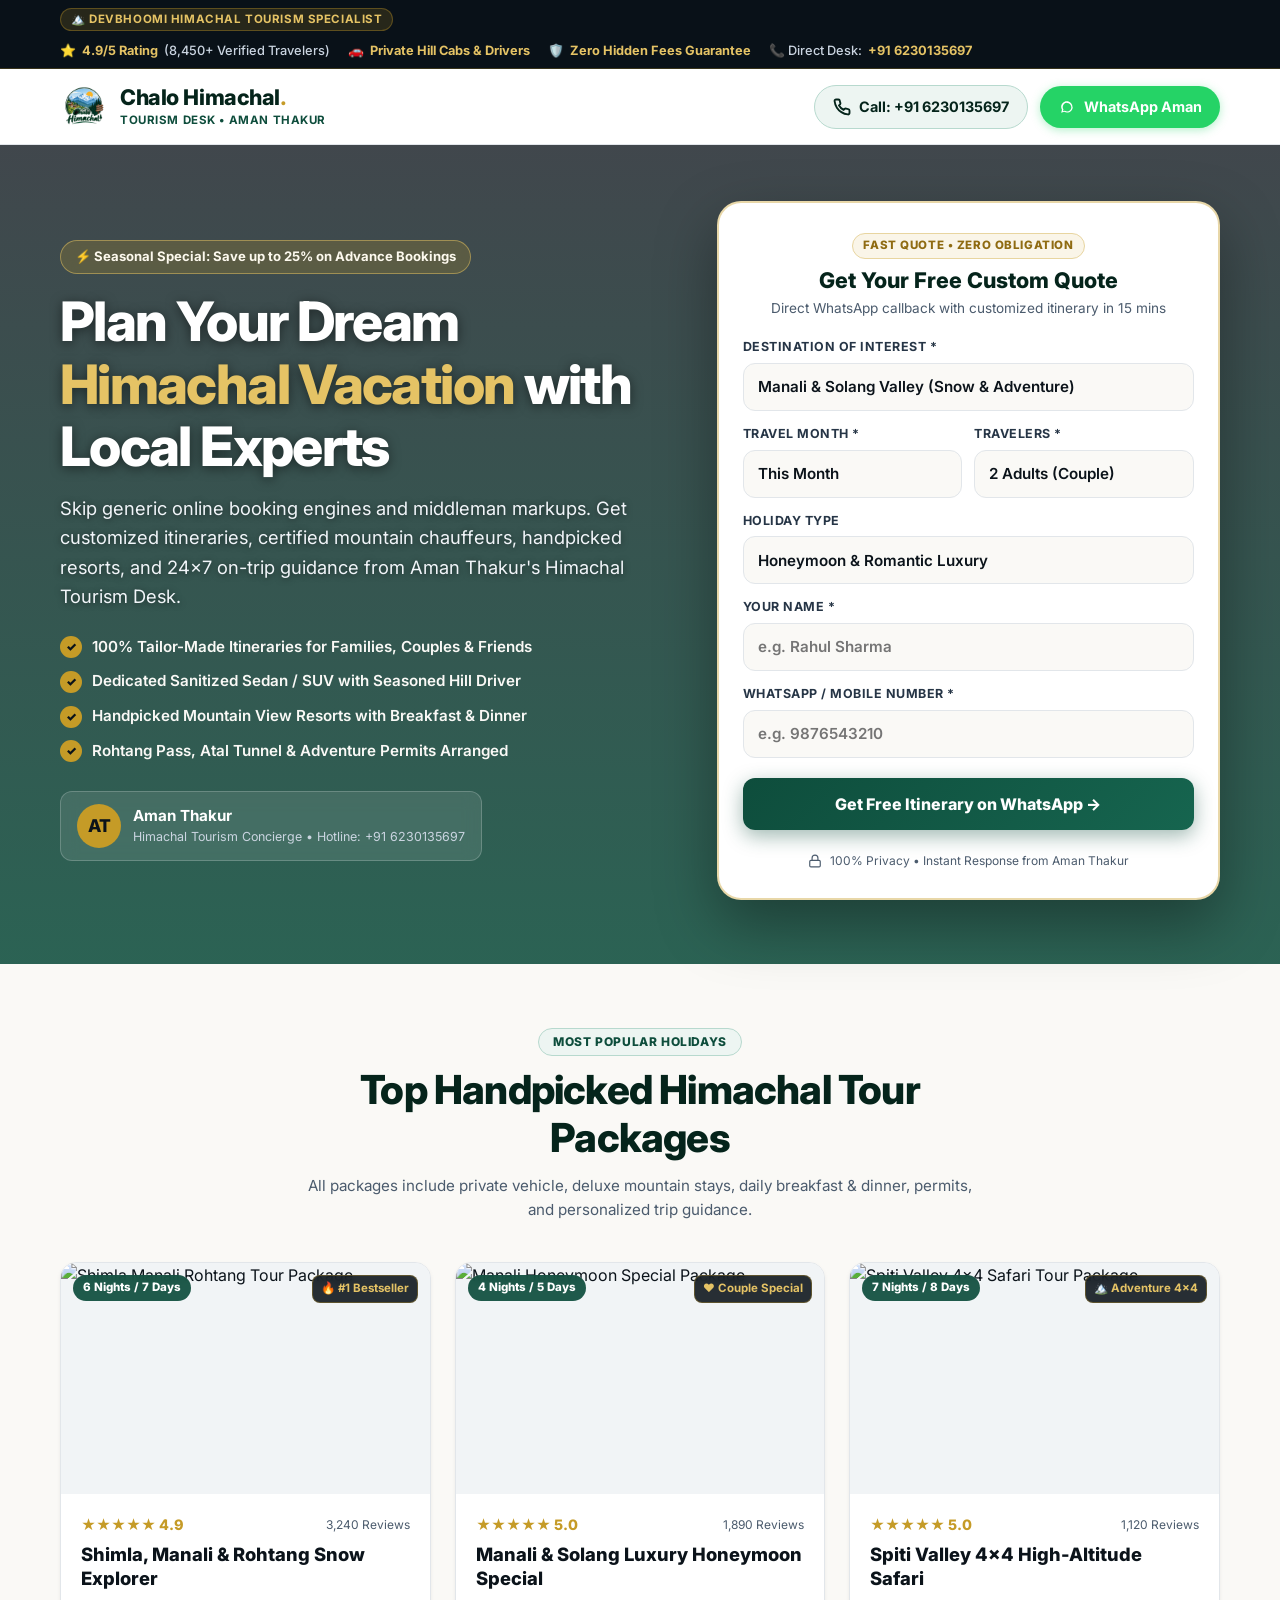
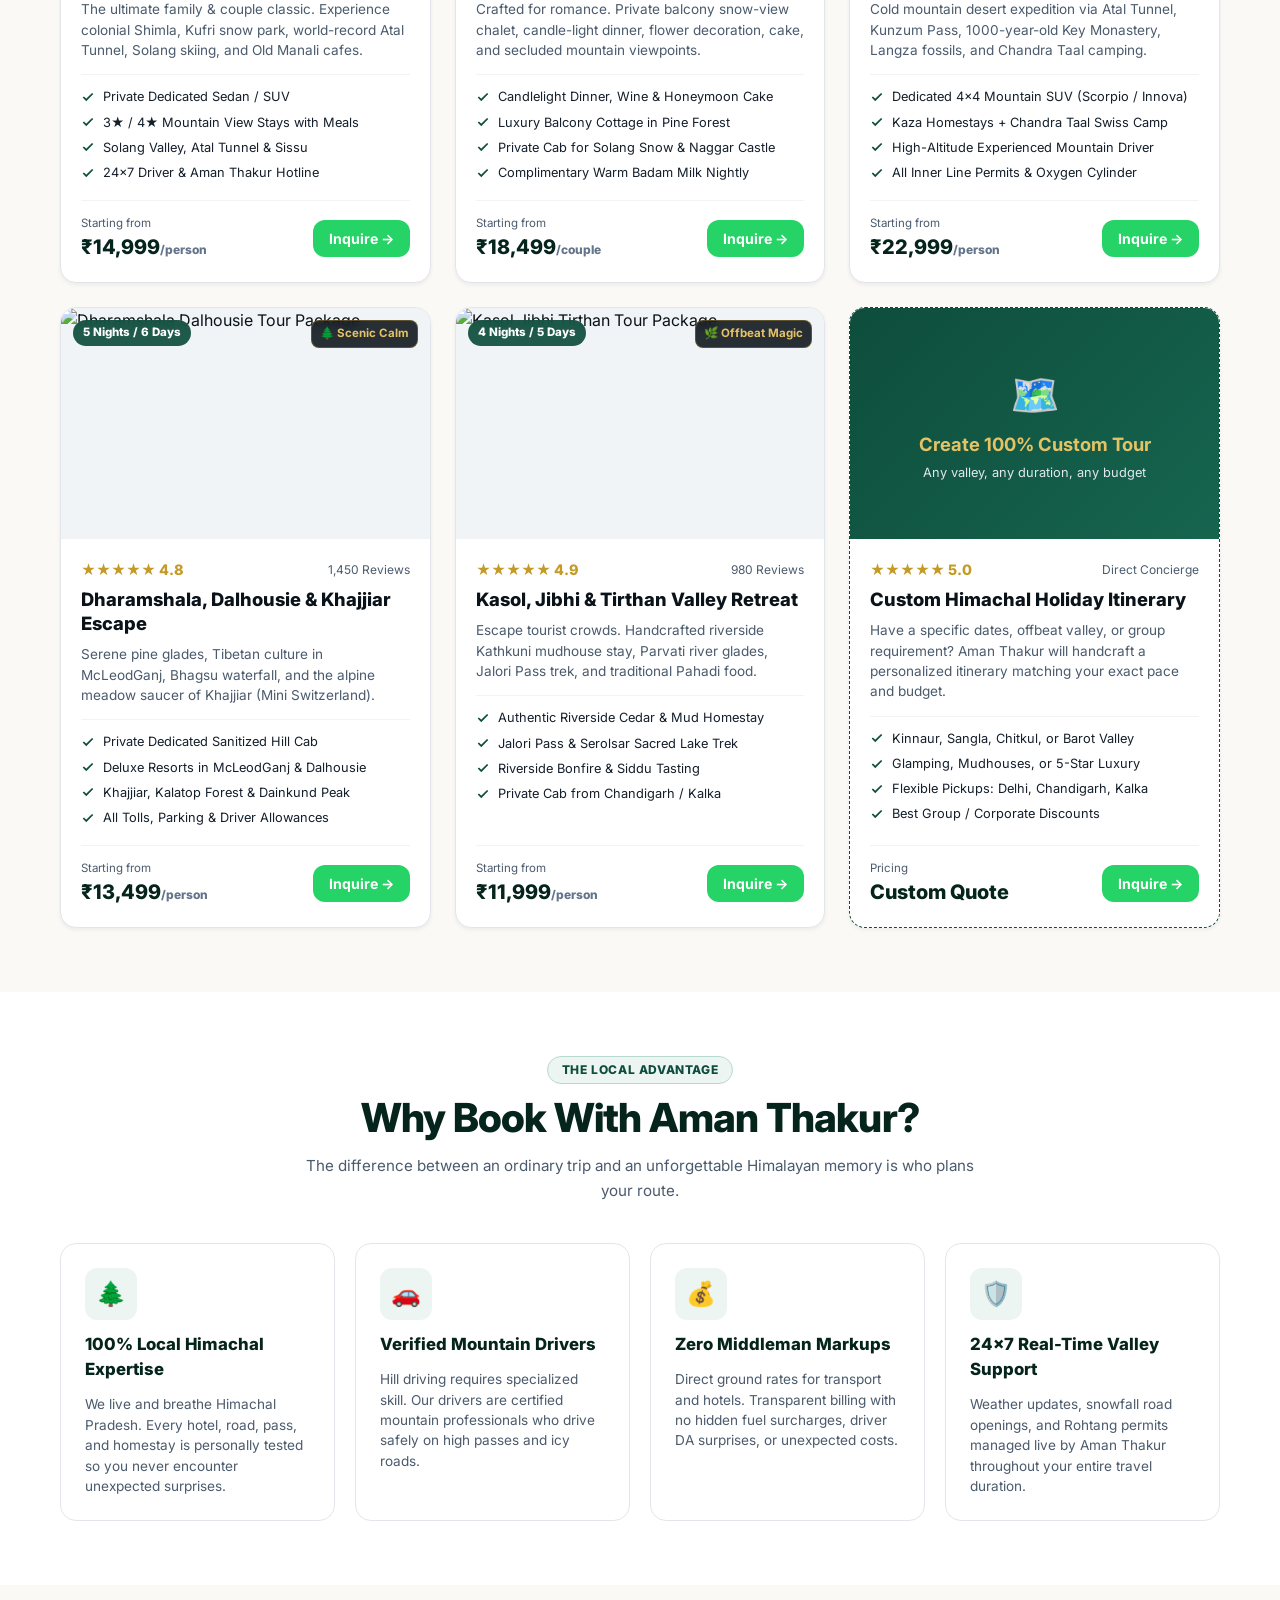
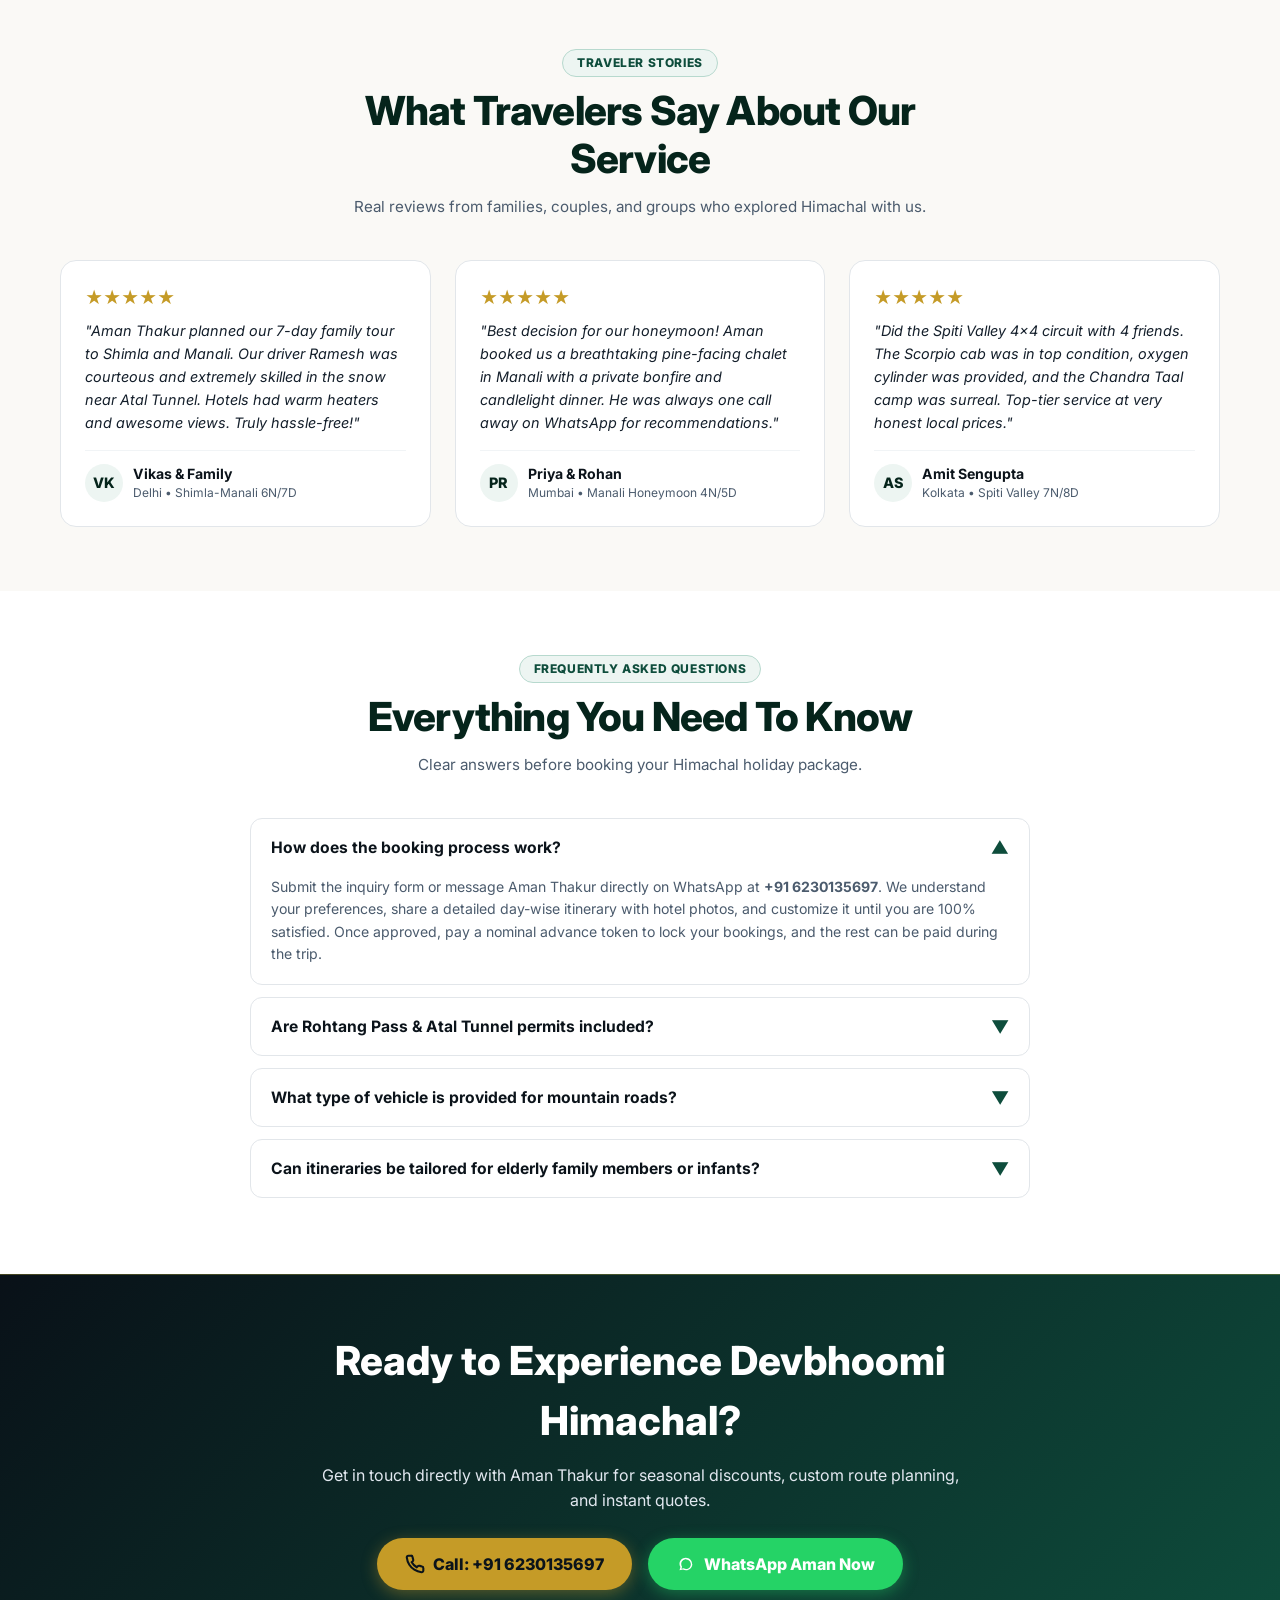
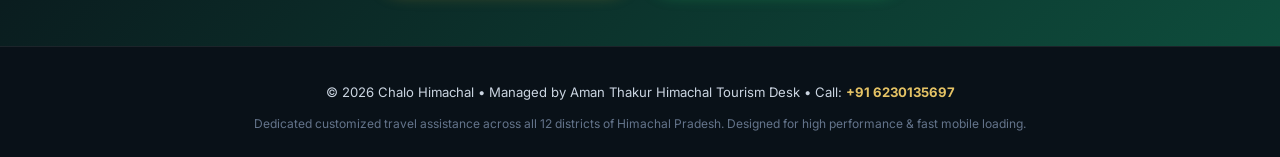
==== lp/index.html @ 59d94fe0 "Add high-converting Google Ads PPC landing page in /lp" ====
<!DOCTYPE html>
<html lang="en">
<head>
  <meta charset="UTF-8">
  <meta name="viewport" content="width=device-width, initial-scale=1.0">
  <title>Himachal Tour Packages 2026 | Customized Mountain Holidays by Aman Thakur</title>
  <meta name="description" content="Book custom Himachal tour packages with local specialist Aman Thakur (+91 6230135697). Shimla, Manali snow tours, Rohtang permits, Spiti 4x4 safaris, and family luxury chalets. Direct local pricing with zero middleman markup.">
  <meta name="keywords" content="Himachal Tour Packages, Manali Tour Package, Shimla Honeymoon, Spiti Valley Tour, Himachal Holiday Package, Aman Thakur, Chalo Himachal">
  
  <!-- Preconnect for Performance -->
  <link rel="preconnect" href="https://fonts.googleapis.com">
  <link rel="preconnect" href="https://fonts.gstatic.com" crossorigin>
  <link rel="preconnect" href="https://images.unsplash.com">
  
  <!-- Typography & CSS -->
  <link href="https://fonts.googleapis.com/css2?family=Inter:wght@400;500;600;700;800;900&display=swap" rel="stylesheet">
  <link rel="stylesheet" href="lp-styles.css">
  
  <!-- Favicons -->
  <link rel="icon" type="image/png" href="../favicon.png">
  <link rel="apple-touch-icon" href="../favicon-180.png">
</head>
<body>

  <!-- 1. Top Trust & Quality Strip -->
  <div class="top-trust-strip" role="region" aria-label="Trust Signals">
    <div class="container trust-strip-inner">
      <div class="trust-badge-pill">
        <span>🏔️ Devbhoomi Himachal Tourism Specialist</span>
      </div>
      <div class="trust-items">
        <span class="trust-item">⭐ <strong>4.9/5 Rating</strong> (8,450+ Verified Travelers)</span>
        <span class="trust-item">🚗 <strong>Private Hill Cabs &amp; Drivers</strong></span>
        <span class="trust-item">🛡️ <strong>Zero Hidden Fees Guarantee</strong></span>
        <span class="trust-item">📞 Direct Desk: <a href="tel:6230135697" style="color: #E5C365; font-weight: 700;">+91 6230135697</a></span>
      </div>
    </div>
  </div>

  <!-- 2. Minimal Conversion Header (Zero Leak) -->
  <header class="lp-header" role="banner">
    <div class="container lp-header-inner">
      <div class="brand-block">
        <img src="../chalo-himachal-logo.png" alt="Chalo Himachal Logo" class="brand-logo-img">
        <div class="brand-titles">
          <span class="brand-name">Chalo Himachal<span>.</span></span>
          <span class="brand-sub">Tourism Desk &bull; Aman Thakur</span>
        </div>
      </div>

      <div class="header-cta-group">
        <a href="tel:6230135697" class="btn-header-call" aria-label="Call Aman Thakur">
          <svg width="18" height="18" viewBox="0 0 24 24" fill="none" stroke="currentColor" stroke-width="2.5"><path d="M22 16.92v3a2 2 0 0 1-2.18 2 19.79 19.79 0 0 1-8.63-3.07 19.5 19.5 0 0 1-6-6 19.79 19.79 0 0 1-3.07-8.67A2 2 0 0 1 4.11 2h3a2 2 0 0 1 2 1.72 12.84 12.84 0 0 0 .7 2.81 2 2 0 0 1-.45 2.11L8.09 9.91a16 16 0 0 0 6 6l1.27-1.27a2 2 0 0 1 2.11-.45 12.84 12.84 0 0 0 2.81.7A2 2 0 0 1 22 16.92z"/></svg>
          <span>Call: +91 6230135697</span>
        </a>
        <a href="https://wa.me/916230135697?text=Hi%20Aman,%20I%20saw%20your%20Google%20Ad%20and%20want%20to%20plan%20a%20trip%20to%20Himachal%20Pradesh." target="_blank" rel="noopener noreferrer" class="btn-header-wa" aria-label="WhatsApp Aman Thakur">
          <svg width="18" height="18" viewBox="0 0 24 24" fill="currentColor"><path d="M12.031 6.172c-3.181 0-5.767 2.586-5.768 5.766-.001 1.298.38 2.27 1.019 3.287l-.711 2.598 2.669-.699c.969.585 1.961.916 2.801.917h.001c3.182 0 5.768-2.587 5.769-5.766.001-3.182-2.585-5.767-5.769-5.767zm7.55 5.765c-.001 4.162-3.388 7.55-7.55 7.55-1.309 0-2.576-.341-3.69-1.001l-4.141 1.086 1.106-4.041c-.722-1.168-1.104-2.518-1.104-3.594.001-4.163 3.388-7.551 7.551-7.551 4.163 0 7.55 3.388 7.55 7.55z"/></svg>
          <span>WhatsApp Aman</span>
        </a>
      </div>
    </div>
  </header>

  <!-- 3. Hero Section & Fast Lead Capture Form -->
  <section class="lp-hero" id="heroLead">
    <div class="container hero-grid">
      <!-- Left: High Impact Value Proposition -->
      <div class="hero-content">
        <div class="urgency-badge">
          <span>⚡ Seasonal Special: Save up to 25% on Advance Bookings</span>
        </div>

        <h1 class="hero-title">
          Plan Your Dream <span class="highlight-gold">Himachal Vacation</span> with Local Experts
        </h1>

        <p class="hero-subtitle">
          Skip generic online booking engines and middleman markups. Get customized itineraries, certified mountain chauffeurs, handpicked resorts, and 24x7 on-trip guidance from Aman Thakur's Himachal Tourism Desk.
        </p>

        <ul class="hero-value-points">
          <li class="hero-value-point">
            <span class="check-icon">✓</span>
            <span>100% Tailor-Made Itineraries for Families, Couples &amp; Friends</span>
          </li>
          <li class="hero-value-point">
            <span class="check-icon">✓</span>
            <span>Dedicated Sanitized Sedan / SUV with Seasoned Hill Driver</span>
          </li>
          <li class="hero-value-point">
            <span class="check-icon">✓</span>
            <span>Handpicked Mountain View Resorts with Breakfast &amp; Dinner</span>
          </li>
          <li class="hero-value-point">
            <span class="check-icon">✓</span>
            <span>Rohtang Pass, Atal Tunnel &amp; Adventure Permits Arranged</span>
          </li>
        </ul>

        <div class="hero-advisor-chip">
          <div class="advisor-avatar">AT</div>
          <div class="advisor-meta">
            <span class="advisor-name">Aman Thakur</span>
            <span class="advisor-role">Himachal Tourism Concierge &bull; Hotline: +91 6230135697</span>
          </div>
        </div>
      </div>

      <!-- Right: Above-the-Fold Lead Capture Form -->
      <div class="lead-form-card" id="leadCaptureForm">
        <div class="form-header">
          <span class="form-tag">Fast Quote &bull; Zero Obligation</span>
          <h2 class="form-title">Get Your Free Custom Quote</h2>
          <p class="form-sub">Direct WhatsApp callback with customized itinerary in 15 mins</p>
        </div>

        <form class="lead-form" id="adLeadForm">
          <div class="form-field-group">
            <label for="destSelect" class="form-label">Destination of Interest *</label>
            <select id="destSelect" class="form-select" required>
              <option value="Manali & Solang Valley (Snow & Adventure)">Manali &amp; Solang Valley (Snow &amp; Adventure)</option>
              <option value="Shimla & Kufri (Colonial Heritage)">Shimla &amp; Kufri (Colonial Heritage)</option>
              <option value="Complete Himachal Explorer (Shimla + Manali)">Complete Himachal Explorer (Shimla + Manali)</option>
              <option value="Spiti Valley 4x4 High-Altitude Expedition">Spiti Valley 4x4 High-Altitude Expedition</option>
              <option value="Dharamshala, Dalhousie & Khajjiar">Dharamshala, Dalhousie &amp; Khajjiar</option>
              <option value="Kasol, Jibhi & Tirthan Valley (Offbeat)">Kasol, Jibhi &amp; Tirthan Valley (Offbeat)</option>
              <option value="Custom Himachal Tour (All 12 Districts)">Custom Himachal Tour (All 12 Districts)</option>
            </select>
          </div>

          <div class="form-row-2">
            <div class="form-field-group">
              <label for="travelDate" class="form-label">Travel Month *</label>
              <select id="travelDate" class="form-select" required>
                <option value="This Month">This Month</option>
                <option value="Next Month">Next Month</option>
                <option value="Winter / Snow Season">Winter / Snow Season</option>
                <option value="Spring / Summer 2026">Spring / Summer 2026</option>
                <option value="Dates Flexible">Dates Flexible</option>
              </select>
            </div>

            <div class="form-field-group">
              <label for="travelerCount" class="form-label">Travelers *</label>
              <select id="travelerCount" class="form-select" required>
                <option value="2 Adults (Couple)">2 Adults (Couple)</option>
                <option value="Family (3-4 Persons)">Family (3-4 Persons)</option>
                <option value="Group (5-8 Persons)">Group (5-8 Persons)</option>
                <option value="Large Group (9+ Persons)">Large Group (9+ Persons)</option>
                <option value="Solo / Backpacking">Solo / Backpacking</option>
              </select>
            </div>
          </div>

          <div class="form-field-group">
            <label for="tripType" class="form-label">Holiday Type</label>
            <select id="tripType" class="form-select">
              <option value="Honeymoon & Romantic">Honeymoon &amp; Romantic Luxury</option>
              <option value="Family Holiday">Family Holiday with Kids/Parents</option>
              <option value="Friends Adventure & Snow">Friends Adventure &amp; Snow Tour</option>
              <option value="Peaceful Offbeat Homestay">Peaceful Offbeat Homestay &amp; Nature</option>
            </select>
          </div>

          <div class="form-field-group">
            <label for="travelerName" class="form-label">Your Name *</label>
            <input type="text" id="travelerName" class="form-input" placeholder="e.g. Rahul Sharma" required>
          </div>

          <div class="form-field-group">
            <label for="travelerPhone" class="form-label">WhatsApp / Mobile Number *</label>
            <input type="tel" id="travelerPhone" class="form-input" placeholder="e.g. 9876543210" pattern="[0-9]{10}" required>
          </div>

          <button type="submit" class="btn-submit-lead" id="btnSubmitLead">
            <span>Get Free Itinerary on WhatsApp &rarr;</span>
          </button>

          <div class="form-guarantee">
            <svg width="14" height="14" viewBox="0 0 24 24" fill="none" stroke="currentColor" stroke-width="2"><rect x="3" y="11" width="18" height="11" rx="2" ry="2"/><path d="M7 11V7a5 5 0 0 1 10 0v4"/></svg>
            <span>100% Privacy &bull; Instant Response from Aman Thakur</span>
          </div>
        </form>
      </div>
    </div>
  </section>

  <!-- 4. Top Bestselling Google Ads Tour Packages -->
  <section class="section-py bg-slate" id="adPackages">
    <div class="container">
      <div class="section-title-wrap">
        <span class="section-pill">Most Popular Holidays</span>
        <h2 class="section-heading">Top Handpicked Himachal Tour Packages</h2>
        <p class="section-subtext">All packages include private vehicle, deluxe mountain stays, daily breakfast &amp; dinner, permits, and personalized trip guidance.</p>
      </div>

      <div class="packages-grid">
        <!-- Package 1: Shimla & Manali -->
        <article class="package-card">
          <div class="package-media">
            <img src="https://images.unsplash.com/photo-1626621341517-bbf3d9990a23?w=800&auto=format&fit=crop&q=80" alt="Shimla Manali Rohtang Tour Package" loading="lazy" decoding="async" onerror="this.onerror=null;this.src='https://images.unsplash.com/photo-1506744038136-46273834b3fb?w=800&auto=format&fit=crop&q=80';">
            <span class="package-duration-pill">6 Nights / 7 Days</span>
            <span class="package-deal-chip">🔥 #1 Bestseller</span>
          </div>
          <div class="package-body">
            <div class="package-rating-row">
              <span class="star-rating">★★★★★ 4.9</span>
              <span class="rating-count">3,240 Reviews</span>
            </div>
            <h3 class="package-title">Shimla, Manali &amp; Rohtang Snow Explorer</h3>
            <p class="package-desc">The ultimate family &amp; couple classic. Experience colonial Shimla, Kufri snow park, world-record Atal Tunnel, Solang skiing, and Old Manali cafes.</p>
            <ul class="inclusions-list">
              <li><svg viewBox="0 0 24 24" fill="none" stroke="currentColor" stroke-width="3"><polyline points="20 6 9 17 4 12"/></svg> Private Dedicated Sedan / SUV</li>
              <li><svg viewBox="0 0 24 24" fill="none" stroke="currentColor" stroke-width="3"><polyline points="20 6 9 17 4 12"/></svg> 3★ / 4★ Mountain View Stays with Meals</li>
              <li><svg viewBox="0 0 24 24" fill="none" stroke="currentColor" stroke-width="3"><polyline points="20 6 9 17 4 12"/></svg> Solang Valley, Atal Tunnel &amp; Sissu</li>
              <li><svg viewBox="0 0 24 24" fill="none" stroke="currentColor" stroke-width="3"><polyline points="20 6 9 17 4 12"/></svg> 24x7 Driver &amp; Aman Thakur Hotline</li>
            </ul>
            <div class="package-footer">
              <div class="package-price-wrap">
                <span class="package-price-sub">Starting from</span>
                <span class="package-price-val">₹14,999<small style="font-size:0.75rem; color:#64748B;">/person</small></span>
              </div>
              <button class="btn-package-inquire" data-package="Shimla & Manali Snow Explorer" data-dest="Complete Himachal Explorer (Shimla + Manali)">
                <span>Inquire &rarr;</span>
              </button>
            </div>
          </div>
        </article>

        <!-- Package 2: Manali Honeymoon Special -->
        <article class="package-card">
          <div class="package-media">
            <img src="https://images.unsplash.com/photo-1542314831-068cd1dbfeeb?w=800&auto=format&fit=crop&q=80" alt="Manali Honeymoon Special Package" loading="lazy" decoding="async" onerror="this.onerror=null;this.src='https://images.unsplash.com/photo-1506744038136-46273834b3fb?w=800&auto=format&fit=crop&q=80';">
            <span class="package-duration-pill">4 Nights / 5 Days</span>
            <span class="package-deal-chip">❤️ Couple Special</span>
          </div>
          <div class="package-body">
            <div class="package-rating-row">
              <span class="star-rating">★★★★★ 5.0</span>
              <span class="rating-count">1,890 Reviews</span>
            </div>
            <h3 class="package-title">Manali &amp; Solang Luxury Honeymoon Special</h3>
            <p class="package-desc">Crafted for romance. Private balcony snow-view chalet, candle-light dinner, flower decoration, cake, and secluded mountain viewpoints.</p>
            <ul class="inclusions-list">
              <li><svg viewBox="0 0 24 24" fill="none" stroke="currentColor" stroke-width="3"><polyline points="20 6 9 17 4 12"/></svg> Candlelight Dinner, Wine &amp; Honeymoon Cake</li>
              <li><svg viewBox="0 0 24 24" fill="none" stroke="currentColor" stroke-width="3"><polyline points="20 6 9 17 4 12"/></svg> Luxury Balcony Cottage in Pine Forest</li>
              <li><svg viewBox="0 0 24 24" fill="none" stroke="currentColor" stroke-width="3"><polyline points="20 6 9 17 4 12"/></svg> Private Cab for Solang Snow &amp; Naggar Castle</li>
              <li><svg viewBox="0 0 24 24" fill="none" stroke="currentColor" stroke-width="3"><polyline points="20 6 9 17 4 12"/></svg> Complimentary Warm Badam Milk Nightly</li>
            </ul>
            <div class="package-footer">
              <div class="package-price-wrap">
                <span class="package-price-sub">Starting from</span>
                <span class="package-price-val">₹18,499<small style="font-size:0.75rem; color:#64748B;">/couple</small></span>
              </div>
              <button class="btn-package-inquire" data-package="Manali Luxury Honeymoon" data-dest="Manali & Solang Valley (Snow & Adventure)">
                <span>Inquire &rarr;</span>
              </button>
            </div>
          </div>
        </article>

        <!-- Package 3: Spiti Valley 4x4 Expedition -->
        <article class="package-card">
          <div class="package-media">
            <img src="https://images.unsplash.com/photo-1599661046289-e31897846e41?w=800&auto=format&fit=crop&q=80" alt="Spiti Valley 4x4 Safari Tour Package" loading="lazy" decoding="async" onerror="this.onerror=null;this.src='https://images.unsplash.com/photo-1506744038136-46273834b3fb?w=800&auto=format&fit=crop&q=80';">
            <span class="package-duration-pill">7 Nights / 8 Days</span>
            <span class="package-deal-chip">🏔️ Adventure 4x4</span>
          </div>
          <div class="package-body">
            <div class="package-rating-row">
              <span class="star-rating">★★★★★ 5.0</span>
              <span class="rating-count">1,120 Reviews</span>
            </div>
            <h3 class="package-title">Spiti Valley 4x4 High-Altitude Safari</h3>
            <p class="package-desc">Cold mountain desert expedition via Atal Tunnel, Kunzum Pass, 1000-year-old Key Monastery, Langza fossils, and Chandra Taal camping.</p>
            <ul class="inclusions-list">
              <li><svg viewBox="0 0 24 24" fill="none" stroke="currentColor" stroke-width="3"><polyline points="20 6 9 17 4 12"/></svg> Dedicated 4x4 Mountain SUV (Scorpio / Innova)</li>
              <li><svg viewBox="0 0 24 24" fill="none" stroke="currentColor" stroke-width="3"><polyline points="20 6 9 17 4 12"/></svg> Kaza Homestays + Chandra Taal Swiss Camp</li>
              <li><svg viewBox="0 0 24 24" fill="none" stroke="currentColor" stroke-width="3"><polyline points="20 6 9 17 4 12"/></svg> High-Altitude Experienced Mountain Driver</li>
              <li><svg viewBox="0 0 24 24" fill="none" stroke="currentColor" stroke-width="3"><polyline points="20 6 9 17 4 12"/></svg> All Inner Line Permits &amp; Oxygen Cylinder</li>
            </ul>
            <div class="package-footer">
              <div class="package-price-wrap">
                <span class="package-price-sub">Starting from</span>
                <span class="package-price-val">₹22,999<small style="font-size:0.75rem; color:#64748B;">/person</small></span>
              </div>
              <button class="btn-package-inquire" data-package="Spiti Valley 4x4 Safari" data-dest="Spiti Valley 4x4 High-Altitude Expedition">
                <span>Inquire &rarr;</span>
              </button>
            </div>
          </div>
        </article>

        <!-- Package 4: Dharamshala & Dalhousie -->
        <article class="package-card">
          <div class="package-media">
            <img src="https://images.unsplash.com/photo-1582510003544-4d00b7f74220?w=800&auto=format&fit=crop&q=80" alt="Dharamshala Dalhousie Tour Package" loading="lazy" decoding="async" onerror="this.onerror=null;this.src='https://images.unsplash.com/photo-1506744038136-46273834b3fb?w=800&auto=format&fit=crop&q=80';">
            <span class="package-duration-pill">5 Nights / 6 Days</span>
            <span class="package-deal-chip">🌲 Scenic Calm</span>
          </div>
          <div class="package-body">
            <div class="package-rating-row">
              <span class="star-rating">★★★★★ 4.8</span>
              <span class="rating-count">1,450 Reviews</span>
            </div>
            <h3 class="package-title">Dharamshala, Dalhousie &amp; Khajjiar Escape</h3>
            <p class="package-desc">Serene pine glades, Tibetan culture in McLeodGanj, Bhagsu waterfall, and the alpine meadow saucer of Khajjiar (Mini Switzerland).</p>
            <ul class="inclusions-list">
              <li><svg viewBox="0 0 24 24" fill="none" stroke="currentColor" stroke-width="3"><polyline points="20 6 9 17 4 12"/></svg> Private Dedicated Sanitized Hill Cab</li>
              <li><svg viewBox="0 0 24 24" fill="none" stroke="currentColor" stroke-width="3"><polyline points="20 6 9 17 4 12"/></svg> Deluxe Resorts in McLeodGanj &amp; Dalhousie</li>
              <li><svg viewBox="0 0 24 24" fill="none" stroke="currentColor" stroke-width="3"><polyline points="20 6 9 17 4 12"/></svg> Khajjiar, Kalatop Forest &amp; Dainkund Peak</li>
              <li><svg viewBox="0 0 24 24" fill="none" stroke="currentColor" stroke-width="3"><polyline points="20 6 9 17 4 12"/></svg> All Tolls, Parking &amp; Driver Allowances</li>
            </ul>
            <div class="package-footer">
              <div class="package-price-wrap">
                <span class="package-price-sub">Starting from</span>
                <span class="package-price-val">₹13,499<small style="font-size:0.75rem; color:#64748B;">/person</small></span>
              </div>
              <button class="btn-package-inquire" data-package="Dharamshala & Dalhousie Escape" data-dest="Dharamshala, Dalhousie & Khajjiar">
                <span>Inquire &rarr;</span>
              </button>
            </div>
          </div>
        </article>

        <!-- Package 5: Kasol & Jibhi Offbeat -->
        <article class="package-card">
          <div class="package-media">
            <img src="https://images.unsplash.com/photo-1510798831971-661eb04b3739?w=800&auto=format&fit=crop&q=80" alt="Kasol Jibhi Tirthan Tour Package" loading="lazy" decoding="async" onerror="this.onerror=null;this.src='https://images.unsplash.com/photo-1506744038136-46273834b3fb?w=800&auto=format&fit=crop&q=80';">
            <span class="package-duration-pill">4 Nights / 5 Days</span>
            <span class="package-deal-chip">🌿 Offbeat Magic</span>
          </div>
          <div class="package-body">
            <div class="package-rating-row">
              <span class="star-rating">★★★★★ 4.9</span>
              <span class="rating-count">980 Reviews</span>
            </div>
            <h3 class="package-title">Kasol, Jibhi &amp; Tirthan Valley Retreat</h3>
            <p class="package-desc">Escape tourist crowds. Handcrafted riverside Kathkuni mudhouse stay, Parvati river glades, Jalori Pass trek, and traditional Pahadi food.</p>
            <ul class="inclusions-list">
              <li><svg viewBox="0 0 24 24" fill="none" stroke="currentColor" stroke-width="3"><polyline points="20 6 9 17 4 12"/></svg> Authentic Riverside Cedar &amp; Mud Homestay</li>
              <li><svg viewBox="0 0 24 24" fill="none" stroke="currentColor" stroke-width="3"><polyline points="20 6 9 17 4 12"/></svg> Jalori Pass &amp; Serolsar Sacred Lake Trek</li>
              <li><svg viewBox="0 0 24 24" fill="none" stroke="currentColor" stroke-width="3"><polyline points="20 6 9 17 4 12"/></svg> Riverside Bonfire &amp; Siddu Tasting</li>
              <li><svg viewBox="0 0 24 24" fill="none" stroke="currentColor" stroke-width="3"><polyline points="20 6 9 17 4 12"/></svg> Private Cab from Chandigarh / Kalka</li>
            </ul>
            <div class="package-footer">
              <div class="package-price-wrap">
                <span class="package-price-sub">Starting from</span>
                <span class="package-price-val">₹11,999<small style="font-size:0.75rem; color:#64748B;">/person</small></span>
              </div>
              <button class="btn-package-inquire" data-package="Kasol & Jibhi Offbeat Retreat" data-dest="Kasol, Jibhi & Tirthan Valley (Offbeat)">
                <span>Inquire &rarr;</span>
              </button>
            </div>
          </div>
        </article>

        <!-- Package 6: Custom Itinerary Card -->
        <article class="package-card" style="border-style: dashed; border-color: var(--primary);">
          <div class="package-media" style="background: linear-gradient(135deg, #0E4D3C 0%, #16654F 100%); display:flex; align-items:center; justify-content:center; text-align:center; padding: 20px;">
            <div style="color:#FFFFFF;">
              <span style="font-size: 2.5rem; display:block; margin-bottom: 6px;">🗺️</span>
              <strong style="font-size: 1.15rem; color:#E5C365;">Create 100% Custom Tour</strong>
              <p style="font-size: 0.8rem; color:#E2E8F0; margin-top: 4px;">Any valley, any duration, any budget</p>
            </div>
          </div>
          <div class="package-body">
            <div class="package-rating-row">
              <span class="star-rating">★★★★★ 5.0</span>
              <span class="rating-count">Direct Concierge</span>
            </div>
            <h3 class="package-title">Custom Himachal Holiday Itinerary</h3>
            <p class="package-desc">Have a specific dates, offbeat valley, or group requirement? Aman Thakur will handcraft a personalized itinerary matching your exact pace and budget.</p>
            <ul class="inclusions-list">
              <li><svg viewBox="0 0 24 24" fill="none" stroke="currentColor" stroke-width="3"><polyline points="20 6 9 17 4 12"/></svg> Kinnaur, Sangla, Chitkul, or Barot Valley</li>
              <li><svg viewBox="0 0 24 24" fill="none" stroke="currentColor" stroke-width="3"><polyline points="20 6 9 17 4 12"/></svg> Glamping, Mudhouses, or 5-Star Luxury</li>
              <li><svg viewBox="0 0 24 24" fill="none" stroke="currentColor" stroke-width="3"><polyline points="20 6 9 17 4 12"/></svg> Flexible Pickups: Delhi, Chandigarh, Kalka</li>
              <li><svg viewBox="0 0 24 24" fill="none" stroke="currentColor" stroke-width="3"><polyline points="20 6 9 17 4 12"/></svg> Best Group / Corporate Discounts</li>
            </ul>
            <div class="package-footer">
              <div class="package-price-wrap">
                <span class="package-price-sub">Pricing</span>
                <span class="package-price-val">Custom Quote</span>
              </div>
              <button class="btn-package-inquire" data-package="Custom Tour Itinerary" data-dest="Custom Himachal Tour (All 12 Districts)">
                <span>Inquire &rarr;</span>
              </button>
            </div>
          </div>
        </article>
      </div>
    </div>
  </section>

  <!-- 5. Why Choose Aman Thakur's Himachal Desk -->
  <section class="section-py" id="whyUs">
    <div class="container">
      <div class="section-title-wrap">
        <span class="section-pill">The Local Advantage</span>
        <h2 class="section-heading">Why Book With Aman Thakur?</h2>
        <p class="section-subtext">The difference between an ordinary trip and an unforgettable Himalayan memory is who plans your route.</p>
      </div>

      <div class="why-grid">
        <div class="why-card">
          <div class="why-icon-box">🌲</div>
          <h4>100% Local Himachal Expertise</h4>
          <p>We live and breathe Himachal Pradesh. Every hotel, road, pass, and homestay is personally tested so you never encounter unexpected surprises.</p>
        </div>

        <div class="why-card">
          <div class="why-icon-box">🚗</div>
          <h4>Verified Mountain Drivers</h4>
          <p>Hill driving requires specialized skill. Our drivers are certified mountain professionals who drive safely on high passes and icy roads.</p>
        </div>

        <div class="why-card">
          <div class="why-icon-box">💰</div>
          <h4>Zero Middleman Markups</h4>
          <p>Direct ground rates for transport and hotels. Transparent billing with no hidden fuel surcharges, driver DA surprises, or unexpected costs.</p>
        </div>

        <div class="why-card">
          <div class="why-icon-box">🛡️</div>
          <h4>24x7 Real-Time Valley Support</h4>
          <p>Weather updates, snowfall road openings, and Rohtang permits managed live by Aman Thakur throughout your entire travel duration.</p>
        </div>
      </div>
    </div>
  </section>

  <!-- 6. Verified Traveler Testimonials -->
  <section class="section-py bg-slate" id="testimonials">
    <div class="container">
      <div class="section-title-wrap">
        <span class="section-pill">Traveler Stories</span>
        <h2 class="section-heading">What Travelers Say About Our Service</h2>
        <p class="section-subtext">Real reviews from families, couples, and groups who explored Himachal with us.</p>
      </div>

      <div class="reviews-grid">
        <div class="review-box">
          <div class="review-stars">★★★★★</div>
          <p class="review-text">
            "Aman Thakur planned our 7-day family tour to Shimla and Manali. Our driver Ramesh was courteous and extremely skilled in the snow near Atal Tunnel. Hotels had warm heaters and awesome views. Truly hassle-free!"
          </p>
          <div class="reviewer-meta">
            <div class="reviewer-avatar">VK</div>
            <div class="reviewer-info">
              <span class="reviewer-name">Vikas &amp; Family</span>
              <span class="reviewer-trip">Delhi &bull; Shimla-Manali 6N/7D</span>
            </div>
          </div>
        </div>

        <div class="review-box">
          <div class="review-stars">★★★★★</div>
          <p class="review-text">
            "Best decision for our honeymoon! Aman booked us a breathtaking pine-facing chalet in Manali with a private bonfire and candlelight dinner. He was always one call away on WhatsApp for recommendations."
          </p>
          <div class="reviewer-meta">
            <div class="reviewer-avatar">PR</div>
            <div class="reviewer-info">
              <span class="reviewer-name">Priya &amp; Rohan</span>
              <span class="reviewer-trip">Mumbai &bull; Manali Honeymoon 4N/5D</span>
            </div>
          </div>
        </div>

        <div class="review-box">
          <div class="review-stars">★★★★★</div>
          <p class="review-text">
            "Did the Spiti Valley 4x4 circuit with 4 friends. The Scorpio cab was in top condition, oxygen cylinder was provided, and the Chandra Taal camp was surreal. Top-tier service at very honest local prices."
          </p>
          <div class="reviewer-meta">
            <div class="reviewer-avatar">AS</div>
            <div class="reviewer-info">
              <span class="reviewer-name">Amit Sengupta</span>
              <span class="reviewer-trip">Kolkata &bull; Spiti Valley 7N/8D</span>
            </div>
          </div>
        </div>
      </div>
    </div>
  </section>

  <!-- 7. Quick FAQ Accordion for PPC Traffic -->
  <section class="section-py" id="faq">
    <div class="container">
      <div class="section-title-wrap">
        <span class="section-pill">Frequently Asked Questions</span>
        <h2 class="section-heading">Everything You Need To Know</h2>
        <p class="section-subtext">Clear answers before booking your Himachal holiday package.</p>
      </div>

      <div class="faq-wrap">
        <div class="faq-item active">
          <button class="faq-trigger" type="button">
            <span>How does the booking process work?</span>
            <span class="faq-arrow">▼</span>
          </button>
          <div class="faq-content">
            Submit the inquiry form or message Aman Thakur directly on WhatsApp at <strong>+91 6230135697</strong>. We understand your preferences, share a detailed day-wise itinerary with hotel photos, and customize it until you are 100% satisfied. Once approved, pay a nominal advance token to lock your bookings, and the rest can be paid during the trip.
          </div>
        </div>

        <div class="faq-item">
          <button class="faq-trigger" type="button">
            <span>Are Rohtang Pass &amp; Atal Tunnel permits included?</span>
            <span class="faq-arrow">▼</span>
          </button>
          <div class="faq-content">
            Yes! Our packages cover assistance and arrangement for all necessary green taxes, NGT Rohtang permits, and high-altitude clearances so you avoid long queues and paperwork.
          </div>
        </div>

        <div class="faq-item">
          <button class="faq-trigger" type="button">
            <span>What type of vehicle is provided for mountain roads?</span>
            <span class="faq-arrow">▼</span>
          </button>
          <div class="faq-content">
            Depending on your group size and route, we provide dedicated private vehicles: Swift Dzire / Etios for couples, Toyota Innova / Crysta for families, and 4x4 Mahindra Scorpios for high-altitude Spiti expeditions. All vehicles are hill-certified, sanitized, and driven by licensed mountain chauffeurs.
          </div>
        </div>

        <div class="faq-item">
          <button class="faq-trigger" type="button">
            <span>Can itineraries be tailored for elderly family members or infants?</span>
            <span class="faq-arrow">▼</span>
          </button>
          <div class="faq-content">
            Absolutely. We specialize in relaxed, low-strain itineraries featuring gentle altitude acclimatization, hotels with elevator access/heaters, and flexible travel hours suited for seniors and children.
          </div>
        </div>
      </div>
    </div>
  </section>

  <!-- 8. Full Width Urgent CTA Banner -->
  <section class="urgent-cta-banner">
    <div class="container urgent-inner">
      <h2 class="urgent-heading">Ready to Experience Devbhoomi Himachal?</h2>
      <p class="urgent-text">
        Get in touch directly with Aman Thakur for seasonal discounts, custom route planning, and instant quotes.
      </p>
      <div class="urgent-actions">
        <a href="tel:6230135697" class="btn-urgent-call" aria-label="Call Aman Thakur Now">
          <svg width="20" height="20" viewBox="0 0 24 24" fill="none" stroke="currentColor" stroke-width="2.5"><path d="M22 16.92v3a2 2 0 0 1-2.18 2 19.79 19.79 0 0 1-8.63-3.07 19.5 19.5 0 0 1-6-6 19.79 19.79 0 0 1-3.07-8.67A2 2 0 0 1 4.11 2h3a2 2 0 0 1 2 1.72 12.84 12.84 0 0 0 .7 2.81 2 2 0 0 1-.45 2.11L8.09 9.91a16 16 0 0 0 6 6l1.27-1.27a2 2 0 0 1 2.11-.45 12.84 12.84 0 0 0 2.81.7A2 2 0 0 1 22 16.92z"/></svg>
          <span>Call: +91 6230135697</span>
        </a>
        <a href="https://wa.me/916230135697?text=Hi%20Aman,%20I%20saw%20your%20Google%20Ad%20and%20want%20to%20plan%20a%20trip%20to%20Himachal%20Pradesh." target="_blank" rel="noopener noreferrer" class="btn-urgent-wa" aria-label="WhatsApp Aman Thakur Now">
          <svg width="20" height="20" viewBox="0 0 24 24" fill="currentColor"><path d="M12.031 6.172c-3.181 0-5.767 2.586-5.768 5.766-.001 1.298.38 2.27 1.019 3.287l-.711 2.598 2.669-.699c.969.585 1.961.916 2.801.917h.001c3.182 0 5.768-2.587 5.769-5.766.001-3.182-2.585-5.767-5.769-5.767zm7.55 5.765c-.001 4.162-3.388 7.55-7.55 7.55-1.309 0-2.576-.341-3.69-1.001l-4.141 1.086 1.106-4.041c-.722-1.168-1.104-2.518-1.104-3.594.001-4.163 3.388-7.551 7.551-7.551 4.163 0 7.55 3.388 7.55 7.55z"/></svg>
          <span>WhatsApp Aman Now</span>
        </a>
      </div>
    </div>
  </section>

  <!-- 9. Clean Landing Page Footer -->
  <footer class="lp-footer" role="contentinfo">
    <div class="container">
      <p class="lp-footer-copy">
        &copy; 2026 Chalo Himachal &bull; Managed by Aman Thakur Himachal Tourism Desk &bull; Call: <a href="tel:6230135697" style="color:#E5C365; font-weight:700;">+91 6230135697</a>
      </p>
      <p class="lp-footer-sub">
        Dedicated customized travel assistance across all 12 districts of Himachal Pradesh. Designed for high performance &amp; fast mobile loading.
      </p>
    </div>
  </footer>

  <!-- 10. Sticky Mobile Bottom Conversion Bar (Fixed) -->
  <div class="mobile-sticky-bar" role="region" aria-label="Quick Action Bar">
    <a href="tel:6230135697" class="btn-mobile-call">
      <svg width="18" height="18" viewBox="0 0 24 24" fill="none" stroke="currentColor" stroke-width="2.5"><path d="M22 16.92v3a2 2 0 0 1-2.18 2 19.79 19.79 0 0 1-8.63-3.07 19.5 19.5 0 0 1-6-6 19.79 19.79 0 0 1-3.07-8.67A2 2 0 0 1 4.11 2h3a2 2 0 0 1 2 1.72 12.84 12.84 0 0 0 .7 2.81 2 2 0 0 1-.45 2.11L8.09 9.91a16 16 0 0 0 6 6l1.27-1.27a2 2 0 0 1 2.11-.45 12.84 12.84 0 0 0 2.81.7A2 2 0 0 1 22 16.92z"/></svg>
      <span>Call Now</span>
    </a>
    <a href="https://wa.me/916230135697?text=Hi%20Aman,%20I%20saw%20your%20Google%20Ad%20and%20want%20to%20plan%20a%20trip%20to%20Himachal%20Pradesh." target="_blank" rel="noopener noreferrer" class="btn-mobile-wa">
      <svg width="18" height="18" viewBox="0 0 24 24" fill="currentColor"><path d="M12.031 6.172c-3.181 0-5.767 2.586-5.768 5.766-.001 1.298.38 2.27 1.019 3.287l-.711 2.598 2.669-.699c.969.585 1.961.916 2.801.917h.001c3.182 0 5.768-2.587 5.769-5.766.001-3.182-2.585-5.767-5.769-5.767zm7.55 5.765c-.001 4.162-3.388 7.55-7.55 7.55-1.309 0-2.576-.341-3.69-1.001l-4.141 1.086 1.106-4.041c-.722-1.168-1.104-2.518-1.104-3.594.001-4.163 3.388-7.551 7.551-7.551 4.163 0 7.55 3.388 7.55 7.55z"/></svg>
      <span>WhatsApp Quote</span>
    </a>
  </div>

  <!-- JavaScript -->
  <script src="lp.js" defer></script>
</body>
</html>
---- lp/lp-styles.css ----
/* ==========================================================================
   Chalo Himachal — Google Ads Landing Page Stylesheet
   Curated by Aman Thakur (+91 6230135697)
   Optimized for High-Quality Score, Fast FCP/LCP, and Mobile CRO
   ========================================================================== */

:root {
  /* Prestige Royal Alpine Pine & Imperial Himalayan Gold Palette */
  --primary: #0E4D3C;
  --primary-hover: #09382B;
  --primary-dark: #05241B;
  --primary-light: #16654F;
  --primary-subtle: #EDF5F2;
  --primary-border: #B7D9CE;

  --gold: #C59B27;
  --gold-hover: #A67F18;
  --gold-light: #FAF5E8;
  --gold-border: #E8D5A0;
  --gold-glow: rgba(197, 155, 39, 0.35);

  --accent-coral: #B84233;
  --dark-900: #0B131A;
  --dark-800: #141F2B;
  --dark-700: #263546;
  --slate-600: #4B5B6D;
  --slate-400: #8E9CAE;
  --slate-200: #E2E6EA;
  --slate-100: #F1F4F6;
  --slate-50:  #FAF9F6;
  --white:     #FFFFFF;

  --whatsapp-green: #25D366;
  --whatsapp-hover: #20bd5a;

  --radius-sm: 8px;
  --radius-md: 12px;
  --radius-lg: 16px;
  --radius-xl: 24px;
  --radius-full: 9999px;

  --shadow-sm: 0 2px 4px rgba(11, 19, 26, 0.06);
  --shadow-md: 0 6px 16px rgba(11, 19, 26, 0.08);
  --shadow-lg: 0 12px 28px rgba(11, 19, 26, 0.12);
  --shadow-xl: 0 20px 40px rgba(11, 19, 26, 0.16);

  --font-main: 'Inter', -apple-system, BlinkMacSystemFont, "Segoe UI", Roboto, Helvetica, Arial, sans-serif;
  --transition: 0.2s ease;
}

/* Base Reset */
*, *::before, *::after {
  box-sizing: border-box;
  margin: 0;
  padding: 0;
}

html {
  scroll-behavior: smooth;
  font-size: 16px;
  -webkit-font-smoothing: antialiased;
  -moz-osx-font-smoothing: grayscale;
  -webkit-text-size-adjust: 100%;
}

body {
  font-family: var(--font-main);
  background-color: var(--white);
  color: var(--dark-900);
  line-height: 1.5;
  overflow-x: hidden;
  padding-bottom: calc(72px + env(safe-area-inset-bottom, 0px));
  -webkit-tap-highlight-color: transparent;
}

@media (min-width: 769px) {
  body {
    padding-bottom: 0;
  }
}

a {
  color: inherit;
  text-decoration: none;
  transition: color var(--transition);
  -webkit-tap-highlight-color: transparent;
}

a, button, [role="button"] {
  touch-action: manipulation;
}

button, input, select, textarea {
  font-family: inherit;
  font-size: inherit;
  color: inherit;
  -webkit-appearance: none;
  -moz-appearance: none;
  appearance: none;
}

button {
  cursor: pointer;
  border: none;
  background: none;
  -webkit-tap-highlight-color: transparent;
}

img {
  max-width: 100%;
  height: auto;
  display: block;
}

.container {
  width: 100%;
  max-width: 1200px;
  margin-left: auto;
  margin-right: auto;
  padding-left: 20px;
  padding-right: 20px;
}

/* ==========================================================================
   1. Google Ads Top Trust Strip
   ========================================================================== */
.top-trust-strip {
  background: #091118;
  color: var(--white);
  font-size: 0.8rem;
  padding: 8px 0;
  border-bottom: 1px solid rgba(197, 155, 39, 0.25);
}

.trust-strip-inner {
  display: flex;
  justify-content: space-between;
  align-items: center;
  flex-wrap: wrap;
  gap: 10px;
}

.trust-badge-pill {
  display: inline-flex;
  align-items: center;
  gap: 6px;
  background: rgba(197, 155, 39, 0.16);
  color: #E5C365;
  border: 1px solid rgba(197, 155, 39, 0.35);
  font-size: 0.72rem;
  font-weight: 700;
  padding: 2px 10px;
  border-radius: var(--radius-full);
  text-transform: uppercase;
  letter-spacing: 0.05em;
}

.trust-items {
  display: flex;
  align-items: center;
  gap: 18px;
  flex-wrap: wrap;
}

.trust-item {
  display: inline-flex;
  align-items: center;
  gap: 6px;
  color: #CBD5E1;
  font-weight: 500;
}

.trust-item strong {
  color: #E5C365;
}

@media (max-width: 640px) {
  .trust-strip-inner {
    justify-content: center;
    text-align: center;
  }
  .trust-items {
    display: none;
  }
}

/* ==========================================================================
   2. Conversion-Focused Header (Zero Leak)
   ========================================================================== */
.lp-header {
  position: sticky;
  top: 0;
  background: rgba(255, 255, 255, 0.96);
  backdrop-filter: blur(14px);
  -webkit-backdrop-filter: blur(14px);
  border-bottom: 1px solid var(--slate-200);
  z-index: 100;
  height: 76px;
}

.lp-header-inner {
  height: 100%;
  display: flex;
  align-items: center;
  justify-content: space-between;
  gap: 16px;
}

.brand-block {
  display: inline-flex;
  align-items: center;
  gap: 12px;
}

.brand-logo-img {
  width: 48px;
  height: 48px;
  border-radius: 50%;
  display: block;
}

.brand-titles {
  display: flex;
  flex-direction: column;
}

.brand-name {
  font-size: 1.35rem;
  font-weight: 800;
  color: var(--primary-dark);
  letter-spacing: -0.02em;
  line-height: 1.15;
}

.brand-name span {
  color: var(--gold);
}

.brand-sub {
  font-size: 0.72rem;
  font-weight: 700;
  color: var(--primary);
  text-transform: uppercase;
  letter-spacing: 0.05em;
  margin-top: 2px;
}

.header-cta-group {
  display: flex;
  align-items: center;
  gap: 12px;
}

.btn-header-call {
  display: inline-flex;
  align-items: center;
  gap: 8px;
  padding: 10px 18px;
  background: var(--primary-subtle);
  border: 1px solid var(--primary-border);
  color: var(--primary-dark);
  border-radius: var(--radius-full);
  font-weight: 700;
  font-size: 0.9rem;
  transition: all var(--transition);
}

.btn-header-call:hover {
  background: var(--primary);
  color: var(--white);
  border-color: var(--primary);
}

.btn-header-wa {
  display: inline-flex;
  align-items: center;
  gap: 8px;
  padding: 10px 18px;
  background: var(--whatsapp-green);
  color: var(--white);
  border-radius: var(--radius-full);
  font-weight: 700;
  font-size: 0.9rem;
  box-shadow: 0 2px 10px rgba(37, 211, 102, 0.35);
  transition: all var(--transition);
}

.btn-header-wa:hover {
  background: var(--whatsapp-hover);
  transform: translateY(-1px);
}

@media (max-width: 640px) {
  .lp-header {
    height: 64px;
  }
  .brand-logo-img {
    width: 40px;
    height: 40px;
  }
  .brand-name {
    font-size: 1.15rem;
  }
  .brand-sub {
    font-size: 0.62rem;
  }
  .btn-header-call {
    display: none;
  }
  .btn-header-wa {
    padding: 8px 14px;
    font-size: 0.82rem;
  }
}

/* ==========================================================================
   3. Hero Section & Lead Capture Form Grid
   ========================================================================== */
.lp-hero {
  position: relative;
  background: linear-gradient(180deg, rgba(11, 19, 26, 0.78) 0%, rgba(14, 77, 60, 0.88) 100%),
              url('https://images.unsplash.com/photo-1464822759023-fed622ff2c3b?w=1920&auto=format&fit=crop&q=85') center/cover no-repeat;
  color: var(--white);
  padding: 56px 0 64px;
}

.hero-grid {
  display: grid;
  grid-template-columns: 1fr;
  gap: 40px;
  align-items: center;
}

@media (min-width: 960px) {
  .hero-grid {
    grid-template-columns: 1.15fr 0.95fr;
    gap: 48px;
  }
}

.hero-content {
  display: flex;
  flex-direction: column;
}

.urgency-badge {
  display: inline-flex;
  align-items: center;
  gap: 8px;
  background: rgba(197, 155, 39, 0.22);
  border: 1px solid rgba(229, 195, 101, 0.5);
  backdrop-filter: blur(8px);
  -webkit-backdrop-filter: blur(8px);
  padding: 6px 14px;
  border-radius: var(--radius-full);
  color: #FDF9EE;
  font-size: 0.82rem;
  font-weight: 700;
  width: fit-content;
  margin-bottom: 16px;
}

.hero-title {
  font-size: clamp(2rem, 4.5vw, 3.4rem);
  font-weight: 800;
  line-height: 1.15;
  letter-spacing: -0.03em;
  margin-bottom: 16px;
  text-shadow: 0 2px 12px rgba(0, 0, 0, 0.5);
}

.hero-title .highlight-gold {
  color: #E5C365;
}

.hero-subtitle {
  font-size: clamp(1rem, 2vw, 1.15rem);
  color: #F1F5F9;
  line-height: 1.6;
  margin-bottom: 24px;
  text-shadow: 0 1px 6px rgba(0, 0, 0, 0.5);
}

.hero-value-points {
  list-style: none;
  display: flex;
  flex-direction: column;
  gap: 12px;
  margin-bottom: 28px;
}

.hero-value-point {
  display: flex;
  align-items: center;
  gap: 10px;
  font-size: 0.95rem;
  font-weight: 600;
  color: #FAF9F6;
}

.hero-value-point .check-icon {
  width: 22px;
  height: 22px;
  border-radius: 50%;
  background: var(--gold);
  color: #0B131A;
  display: flex;
  align-items: center;
  justify-content: center;
  font-size: 0.75rem;
  font-weight: 900;
  flex-shrink: 0;
}

.hero-advisor-chip {
  display: inline-flex;
  align-items: center;
  gap: 12px;
  background: rgba(255, 255, 255, 0.1);
  backdrop-filter: blur(8px);
  -webkit-backdrop-filter: blur(8px);
  border: 1px solid rgba(255, 255, 255, 0.2);
  border-radius: var(--radius-md);
  padding: 12px 16px;
  width: fit-content;
}

.advisor-avatar {
  width: 44px;
  height: 44px;
  border-radius: 50%;
  background: var(--gold);
  color: #0B131A;
  font-weight: 800;
  font-size: 1.1rem;
  display: flex;
  align-items: center;
  justify-content: center;
  flex-shrink: 0;
}

.advisor-meta {
  display: flex;
  flex-direction: column;
}

.advisor-name {
  font-weight: 700;
  font-size: 0.95rem;
  color: #FFFFFF;
}

.advisor-role {
  font-size: 0.78rem;
  color: #CBD5E1;
}

/* Above-The-Fold Lead Capture Form Card */
.lead-form-card {
  background: var(--white);
  border-radius: var(--radius-xl);
  padding: 28px 24px;
  color: var(--dark-900);
  box-shadow: 0 24px 60px rgba(0, 0, 0, 0.35);
  border: 2px solid rgba(197, 155, 39, 0.4);
  position: relative;
}

.form-header {
  margin-bottom: 20px;
  text-align: center;
}

.form-tag {
  display: inline-block;
  background: var(--gold-light);
  color: #8F6B12;
  border: 1px solid var(--gold-border);
  font-size: 0.72rem;
  font-weight: 800;
  text-transform: uppercase;
  letter-spacing: 0.05em;
  padding: 3px 10px;
  border-radius: var(--radius-full);
  margin-bottom: 8px;
}

.form-title {
  font-size: 1.35rem;
  font-weight: 800;
  color: var(--primary-dark);
  line-height: 1.25;
}

.form-sub {
  font-size: 0.85rem;
  color: var(--slate-600);
  margin-top: 4px;
}

.lead-form {
  display: flex;
  flex-direction: column;
  gap: 14px;
}

.form-field-group {
  display: flex;
  flex-direction: column;
  gap: 6px;
}

.form-label {
  font-size: 0.78rem;
  font-weight: 700;
  text-transform: uppercase;
  letter-spacing: 0.04em;
  color: var(--dark-700);
}

.form-input,
.form-select {
  width: 100%;
  height: 48px;
  padding: 0 14px;
  background: var(--slate-50);
  border: 1.5px solid var(--slate-200);
  border-radius: var(--radius-md);
  font-size: 0.95rem;
  font-weight: 600;
  color: var(--dark-900);
  outline: none;
  transition: all var(--transition);
}

.form-input:focus,
.form-select:focus {
  background: var(--white);
  border-color: var(--primary);
  box-shadow: 0 0 0 3px var(--primary-subtle);
}

.form-row-2 {
  display: grid;
  grid-template-columns: 1fr 1fr;
  gap: 12px;
}

.btn-submit-lead {
  width: 100%;
  height: 52px;
  background: linear-gradient(135deg, #0E4D3C 0%, #16654F 100%);
  color: var(--white);
  border-radius: var(--radius-md);
  font-weight: 800;
  font-size: 1rem;
  display: flex;
  align-items: center;
  justify-content: center;
  gap: 8px;
  box-shadow: 0 6px 20px rgba(14, 77, 60, 0.4);
  transition: all var(--transition);
  margin-top: 6px;
}

.btn-submit-lead:hover {
  background: linear-gradient(135deg, #09382B 0%, #0E4D3C 100%);
  transform: translateY(-2px);
  box-shadow: 0 8px 24px rgba(14, 77, 60, 0.5);
}

.form-guarantee {
  display: flex;
  align-items: center;
  justify-content: center;
  gap: 8px;
  font-size: 0.75rem;
  color: var(--slate-600);
  margin-top: 8px;
}

/* ==========================================================================
   4. Top Bestselling Google Ads Tour Packages
   ========================================================================== */
.section-py {
  padding: 64px 0;
}

.bg-slate {
  background: var(--slate-50);
}

.section-title-wrap {
  text-align: center;
  max-width: 680px;
  margin: 0 auto 40px;
}

.section-pill {
  display: inline-block;
  background: var(--primary-subtle);
  color: var(--primary);
  border: 1px solid var(--primary-border);
  font-size: 0.75rem;
  font-weight: 800;
  text-transform: uppercase;
  letter-spacing: 0.05em;
  padding: 4px 14px;
  border-radius: var(--radius-full);
  margin-bottom: 10px;
}

.section-heading {
  font-size: clamp(1.8rem, 3.5vw, 2.5rem);
  font-weight: 800;
  color: var(--primary-dark);
  letter-spacing: -0.02em;
  line-height: 1.2;
  margin-bottom: 12px;
}

.section-subtext {
  font-size: 0.95rem;
  color: var(--slate-600);
  line-height: 1.6;
}

.packages-grid {
  display: grid;
  grid-template-columns: 1fr;
  gap: 24px;
}

@media (min-width: 640px) {
  .packages-grid {
    grid-template-columns: repeat(2, 1fr);
  }
}

@media (min-width: 1024px) {
  .packages-grid {
    grid-template-columns: repeat(3, 1fr);
  }
}

.package-card {
  background: var(--white);
  border-radius: var(--radius-lg);
  border: 1.5px solid var(--slate-200);
  overflow: hidden;
  box-shadow: var(--shadow-sm);
  display: flex;
  flex-direction: column;
  transition: all var(--transition);
}

.package-card:hover {
  transform: translateY(-4px);
  box-shadow: var(--shadow-xl);
  border-color: var(--primary-border);
}

.package-media {
  position: relative;
  aspect-ratio: 16 / 10;
  overflow: hidden;
  background: var(--slate-100);
}

.package-media img {
  width: 100%;
  height: 100%;
  object-fit: cover;
  transition: transform 0.5s ease;
}

.package-card:hover .package-media img {
  transform: scale(1.05);
}

.package-duration-pill {
  position: absolute;
  top: 12px;
  left: 12px;
  background: rgba(14, 77, 60, 0.92);
  backdrop-filter: blur(4px);
  -webkit-backdrop-filter: blur(4px);
  color: var(--white);
  font-size: 0.72rem;
  font-weight: 800;
  padding: 4px 10px;
  border-radius: var(--radius-full);
}

.package-deal-chip {
  position: absolute;
  top: 12px;
  right: 12px;
  background: rgba(11, 19, 26, 0.88);
  backdrop-filter: blur(4px);
  -webkit-backdrop-filter: blur(4px);
  color: #E5C365;
  font-size: 0.72rem;
  font-weight: 700;
  padding: 4px 8px;
  border-radius: var(--radius-sm);
  border: 1px solid rgba(197, 155, 39, 0.35);
}

.package-body {
  padding: 20px;
  display: flex;
  flex-direction: column;
  flex-grow: 1;
}

.package-rating-row {
  display: flex;
  align-items: center;
  justify-content: space-between;
  margin-bottom: 8px;
}

.star-rating {
  color: var(--gold);
  font-size: 0.9rem;
  font-weight: 800;
}

.rating-count {
  font-size: 0.75rem;
  color: var(--slate-600);
}

.package-title {
  font-size: 1.15rem;
  font-weight: 800;
  color: var(--dark-900);
  margin-bottom: 8px;
  line-height: 1.3;
}

.package-desc {
  font-size: 0.85rem;
  color: var(--slate-600);
  line-height: 1.5;
  margin-bottom: 14px;
}

.inclusions-list {
  list-style: none;
  display: flex;
  flex-direction: column;
  gap: 6px;
  margin-bottom: 18px;
  border-top: 1px solid var(--slate-100);
  padding-top: 12px;
}

.inclusions-list li {
  font-size: 0.8rem;
  color: var(--dark-800);
  display: flex;
  align-items: center;
  gap: 8px;
}

.inclusions-list li svg {
  width: 14px;
  height: 14px;
  color: var(--primary);
  flex-shrink: 0;
}

.package-footer {
  margin-top: auto;
  display: flex;
  align-items: center;
  justify-content: space-between;
  border-top: 1px solid var(--slate-100);
  padding-top: 14px;
  gap: 10px;
}

.package-price-wrap {
  display: flex;
  flex-direction: column;
}

.package-price-sub {
  font-size: 0.72rem;
  color: var(--slate-600);
}

.package-price-val {
  font-size: 1.25rem;
  font-weight: 800;
  color: var(--primary-dark);
}

.btn-package-inquire {
  display: inline-flex;
  align-items: center;
  gap: 6px;
  padding: 10px 16px;
  background: var(--whatsapp-green);
  color: var(--white);
  border-radius: var(--radius-md);
  font-weight: 700;
  font-size: 0.88rem;
  transition: all var(--transition);
}

.btn-package-inquire:hover {
  background: var(--whatsapp-hover);
  transform: translateY(-1px);
}

/* ==========================================================================
   5. Why Book With Aman Thakur's Desk (4 Pillars)
   ========================================================================== */
.why-grid {
  display: grid;
  grid-template-columns: 1fr;
  gap: 20px;
}

@media (min-width: 640px) {
  .why-grid {
    grid-template-columns: repeat(2, 1fr);
  }
}

@media (min-width: 1024px) {
  .why-grid {
    grid-template-columns: repeat(4, 1fr);
  }
}

.why-card {
  background: var(--white);
  border: 1.5px solid var(--slate-200);
  border-radius: var(--radius-lg);
  padding: 24px;
  display: flex;
  flex-direction: column;
  gap: 12px;
  transition: all var(--transition);
}

.why-card:hover {
  border-color: var(--primary-border);
  box-shadow: var(--shadow-md);
  transform: translateY(-3px);
}

.why-icon-box {
  width: 52px;
  height: 52px;
  border-radius: var(--radius-md);
  background: var(--primary-subtle);
  color: var(--primary);
  display: flex;
  align-items: center;
  justify-content: center;
  font-size: 1.5rem;
}

.why-card h4 {
  font-size: 1.05rem;
  font-weight: 800;
  color: var(--primary-dark);
}

.why-card p {
  font-size: 0.85rem;
  color: var(--slate-600);
  line-height: 1.5;
}

/* ==========================================================================
   6. Authentic Traveler Testimonials
   ========================================================================== */
.reviews-grid {
  display: grid;
  grid-template-columns: 1fr;
  gap: 24px;
}

@media (min-width: 768px) {
  .reviews-grid {
    grid-template-columns: repeat(3, 1fr);
  }
}

.review-box {
  background: var(--white);
  border: 1.5px solid var(--slate-200);
  border-radius: var(--radius-lg);
  padding: 24px;
  display: flex;
  flex-direction: column;
  justify-content: space-between;
}

.review-stars {
  color: var(--gold);
  font-size: 1.1rem;
  margin-bottom: 8px;
}

.review-text {
  font-size: 0.9rem;
  color: var(--dark-800);
  line-height: 1.6;
  font-style: italic;
  margin-bottom: 16px;
}

.reviewer-meta {
  display: flex;
  align-items: center;
  gap: 10px;
  border-top: 1px solid var(--slate-100);
  padding-top: 12px;
}

.reviewer-avatar {
  width: 38px;
  height: 38px;
  border-radius: 50%;
  background: var(--primary-subtle);
  color: var(--primary-dark);
  font-weight: 800;
  display: flex;
  align-items: center;
  justify-content: center;
  font-size: 0.9rem;
}

.reviewer-info {
  display: flex;
  flex-direction: column;
}

.reviewer-name {
  font-weight: 700;
  font-size: 0.88rem;
  color: var(--dark-900);
}

.reviewer-trip {
  font-size: 0.75rem;
  color: var(--slate-600);
}

/* ==========================================================================
   7. Quick FAQ Accordion
   ========================================================================== */
.faq-wrap {
  max-width: 780px;
  margin: 0 auto;
}

.faq-item {
  background: var(--white);
  border: 1px solid var(--slate-200);
  border-radius: var(--radius-md);
  margin-bottom: 12px;
  overflow: hidden;
}

.faq-trigger {
  width: 100%;
  text-align: left;
  padding: 18px 20px;
  background: transparent;
  font-size: 0.98rem;
  font-weight: 700;
  color: var(--dark-900);
  display: flex;
  justify-content: space-between;
  align-items: center;
  transition: background var(--transition);
}

.faq-trigger:hover {
  background: var(--slate-50);
}

.faq-arrow {
  transition: transform var(--transition);
  font-size: 1.1rem;
  color: var(--primary);
}

.faq-item.active .faq-arrow {
  transform: rotate(180deg);
}

.faq-content {
  padding: 0 20px 18px;
  font-size: 0.88rem;
  color: var(--slate-600);
  line-height: 1.6;
  display: none;
}

.faq-item.active .faq-content {
  display: block;
}

/* ==========================================================================
   8. Full Width Urgent CTA Banner
   ========================================================================== */
.urgent-cta-banner {
  background: linear-gradient(135deg, #091118 0%, #0E4D3C 100%);
  color: var(--white);
  padding: 56px 0;
  text-align: center;
  border-top: 1px solid rgba(197, 155, 39, 0.3);
}

.urgent-inner {
  max-width: 680px;
  margin: 0 auto;
}

.urgent-heading {
  font-size: clamp(1.8rem, 3.5vw, 2.5rem);
  font-weight: 800;
  margin-bottom: 12px;
}

.urgent-text {
  font-size: 1rem;
  color: #E2E8F0;
  line-height: 1.6;
  margin-bottom: 24px;
}

.urgent-actions {
  display: flex;
  justify-content: center;
  align-items: center;
  gap: 16px;
  flex-wrap: wrap;
}

.btn-urgent-call {
  display: inline-flex;
  align-items: center;
  gap: 8px;
  padding: 14px 28px;
  background: var(--gold);
  color: #0B131A;
  border-radius: var(--radius-full);
  font-weight: 800;
  font-size: 1rem;
  box-shadow: 0 4px 16px rgba(197, 155, 39, 0.4);
  transition: all var(--transition);
}

.btn-urgent-call:hover {
  background: #d4a933;
  transform: translateY(-2px);
}

.btn-urgent-wa {
  display: inline-flex;
  align-items: center;
  gap: 8px;
  padding: 14px 28px;
  background: var(--whatsapp-green);
  color: var(--white);
  border-radius: var(--radius-full);
  font-weight: 800;
  font-size: 1rem;
  box-shadow: 0 4px 16px rgba(37, 211, 102, 0.4);
  transition: all var(--transition);
}

.btn-urgent-wa:hover {
  background: var(--whatsapp-hover);
  transform: translateY(-2px);
}

/* ==========================================================================
   9. Clean Landing Page Footer
   ========================================================================== */
.lp-footer {
  background: #091118;
  color: #94A3B8;
  padding: 36px 0 24px;
  font-size: 0.82rem;
  border-top: 1px solid rgba(255, 255, 255, 0.08);
  text-align: center;
}

.lp-footer-copy {
  margin-bottom: 12px;
  color: #CBD5E1;
}

.lp-footer-sub {
  color: #64748B;
  font-size: 0.75rem;
}

/* ==========================================================================
   10. Sticky Mobile Bottom Conversion Bar (Fixed)
   ========================================================================== */
.mobile-sticky-bar {
  position: fixed;
  bottom: 0;
  left: 0;
  right: 0;
  background: rgba(255, 255, 255, 0.98);
  backdrop-filter: blur(12px);
  -webkit-backdrop-filter: blur(12px);
  border-top: 1px solid var(--slate-200);
  padding: 10px 16px calc(10px + env(safe-area-inset-bottom, 0px));
  display: flex;
  gap: 10px;
  z-index: 200;
  box-shadow: 0 -4px 16px rgba(0, 0, 0, 0.1);
}

@media (min-width: 769px) {
  .mobile-sticky-bar {
    display: none;
  }
}

.btn-mobile-call {
  flex: 1;
  height: 48px;
  background: var(--primary);
  color: var(--white);
  border-radius: var(--radius-md);
  font-weight: 800;
  font-size: 0.95rem;
  display: flex;
  align-items: center;
  justify-content: center;
  gap: 6px;
  box-shadow: 0 2px 8px rgba(14, 77, 60, 0.3);
}

.btn-mobile-wa {
  flex: 1.1;
  height: 48px;
  background: var(--whatsapp-green);
  color: var(--white);
  border-radius: var(--radius-md);
  font-weight: 800;
  font-size: 0.95rem;
  display: flex;
  align-items: center;
  justify-content: center;
  gap: 6px;
  box-shadow: 0 2px 8px rgba(37, 211, 102, 0.3);
}
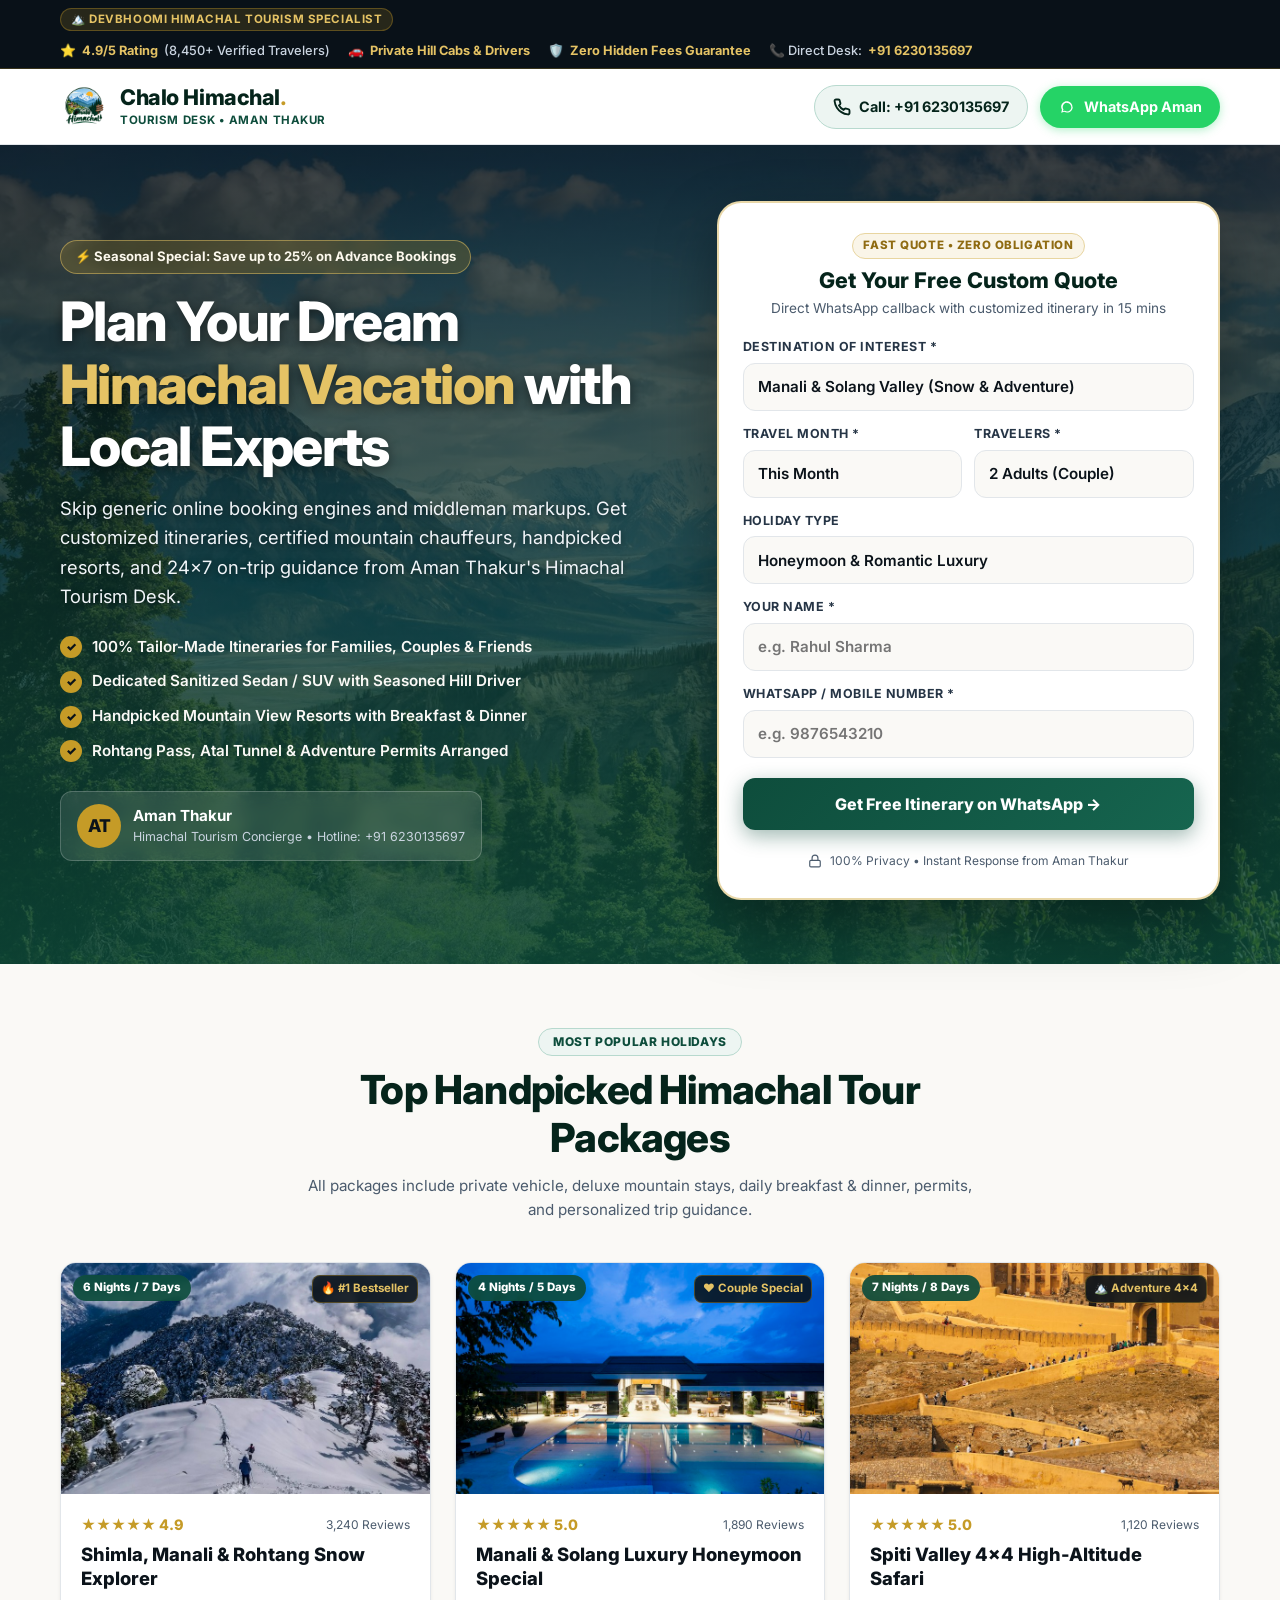
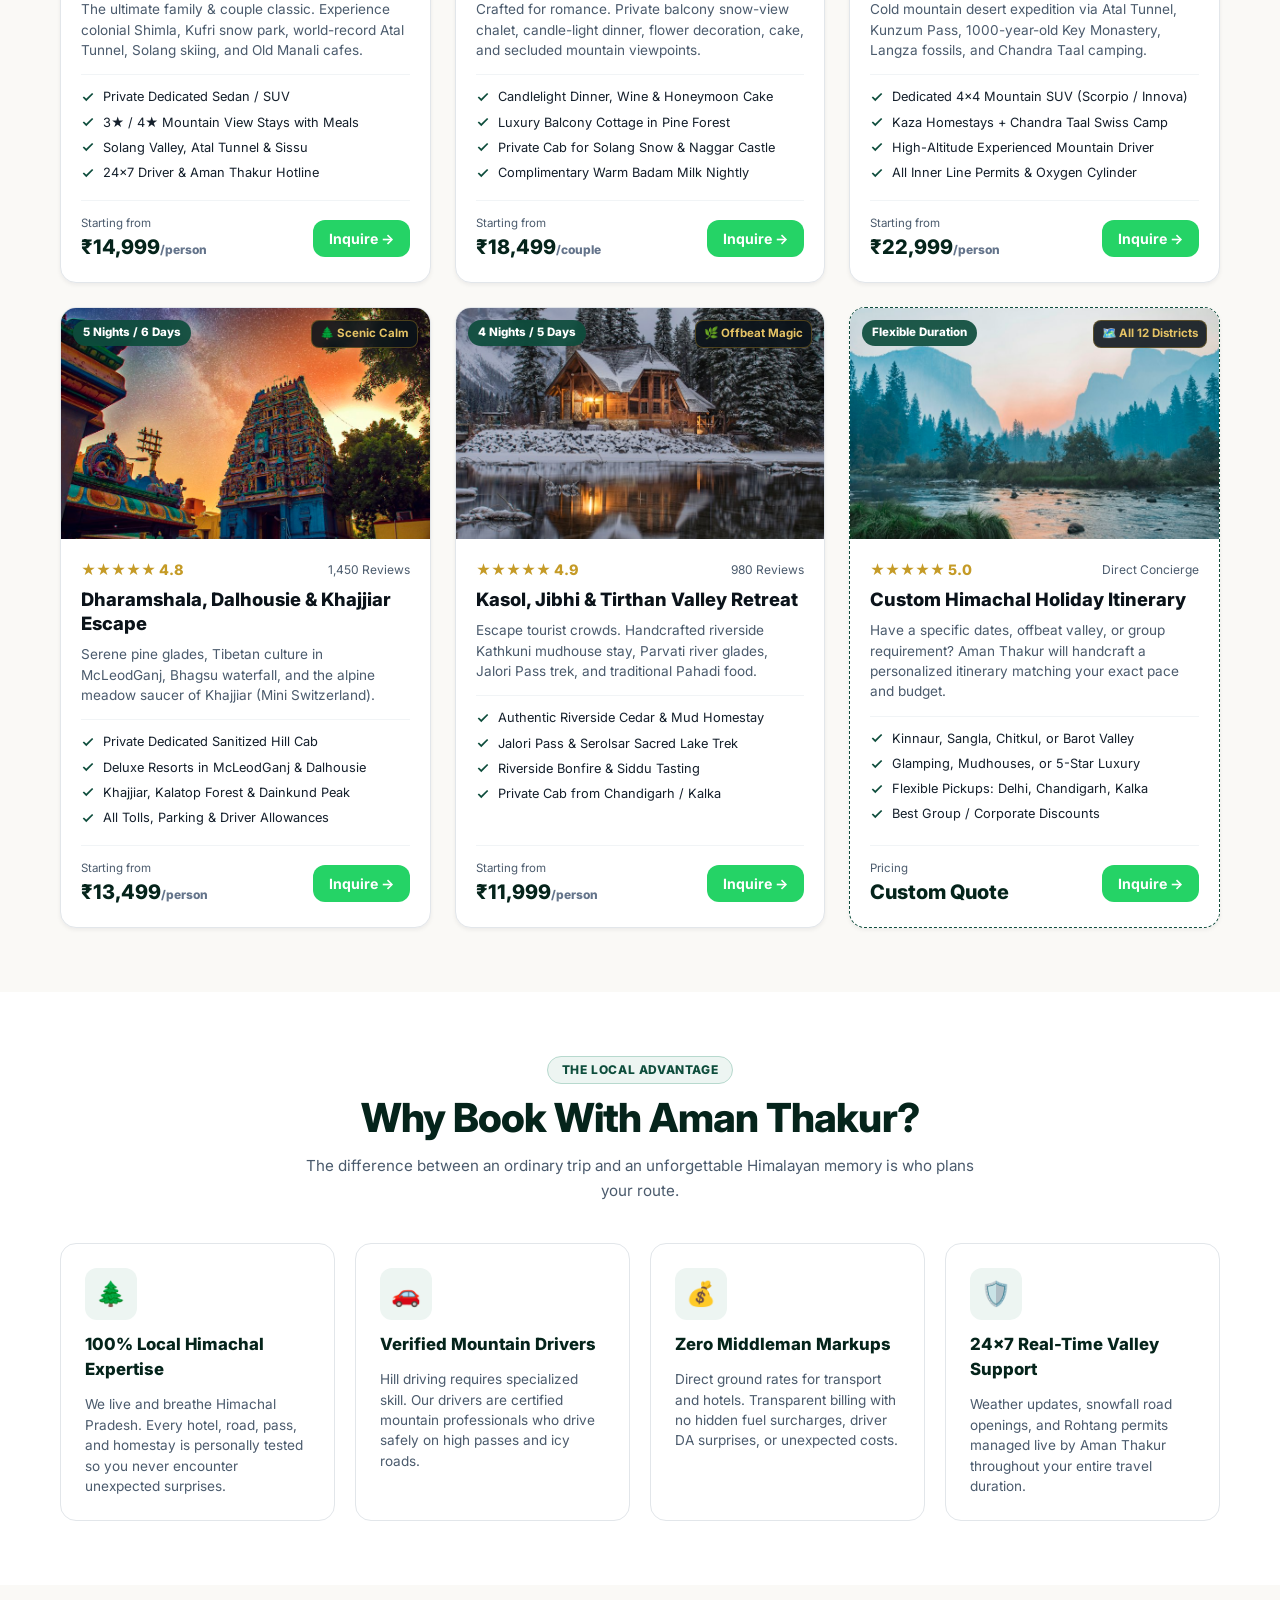
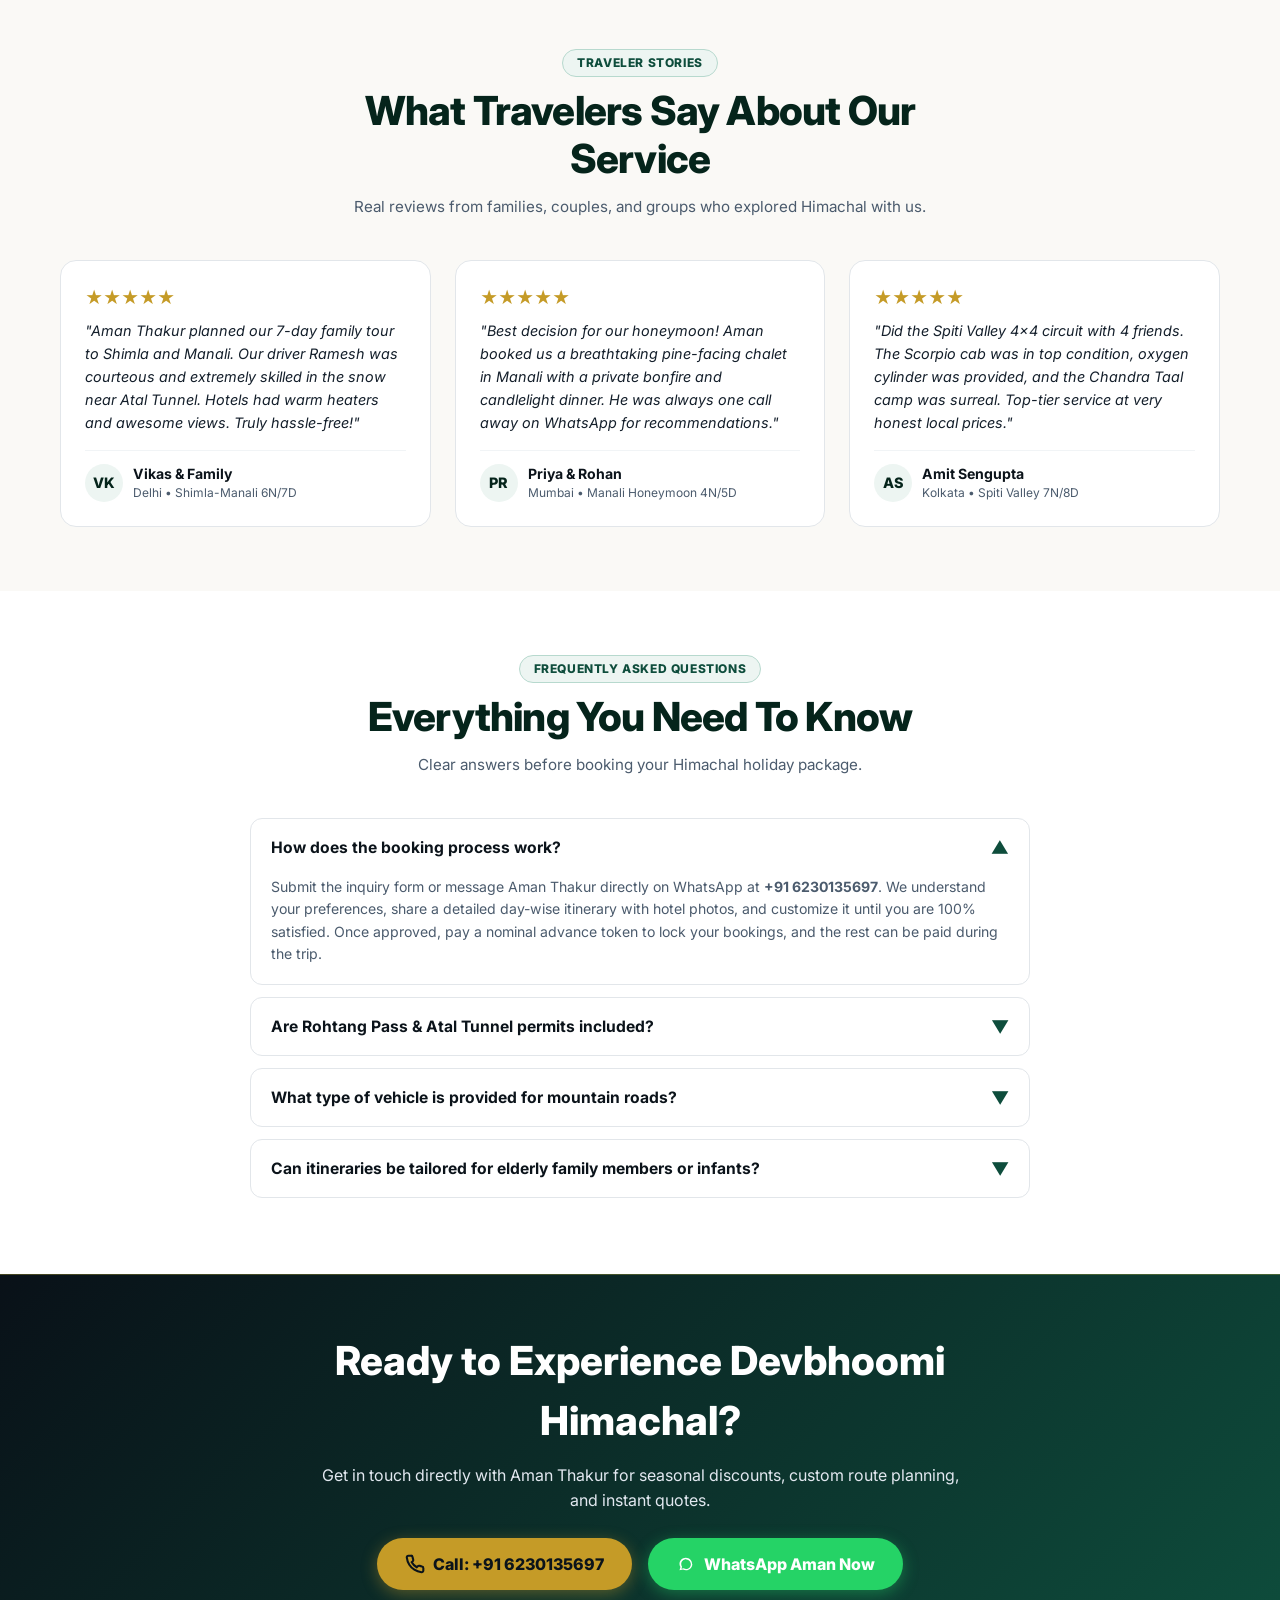
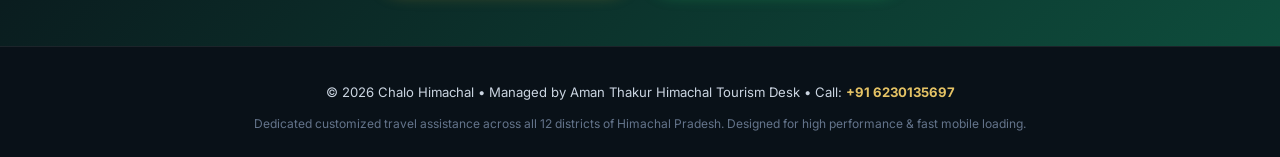
==== commit 4c0f675d: "Fix LP images: bundle local high-res photos and brand assets with remote fallbacks" ====
--- a/lp/index.html
+++ b/lp/index.html
@@ -17,8 +17,8 @@
   <link rel="stylesheet" href="lp-styles.css">
   
   <!-- Favicons -->
-  <link rel="icon" type="image/png" href="../favicon.png">
-  <link rel="apple-touch-icon" href="../favicon-180.png">
+  <link rel="icon" type="image/png" href="favicon.png">
+  <link rel="apple-touch-icon" href="favicon-180.png">
 </head>
 <body>
 
@@ -41,7 +41,7 @@
   <header class="lp-header" role="banner">
     <div class="container lp-header-inner">
       <div class="brand-block">
-        <img src="../chalo-himachal-logo.png" alt="Chalo Himachal Logo" class="brand-logo-img">
+        <img src="chalo-himachal-logo.png" onerror="this.onerror=null;this.src='../chalo-himachal-logo.png';" alt="Chalo Himachal Logo" class="brand-logo-img">
         <div class="brand-titles">
           <span class="brand-name">Chalo Himachal<span>.</span></span>
           <span class="brand-sub">Tourism Desk &bull; Aman Thakur</span>
@@ -198,7 +198,7 @@
         <!-- Package 1: Shimla & Manali -->
         <article class="package-card">
           <div class="package-media">
-            <img src="https://images.unsplash.com/photo-1626621341517-bbf3d9990a23?w=800&auto=format&fit=crop&q=80" alt="Shimla Manali Rohtang Tour Package" loading="lazy" decoding="async" onerror="this.onerror=null;this.src='https://images.unsplash.com/photo-1506744038136-46273834b3fb?w=800&auto=format&fit=crop&q=80';">
+            <img src="images/shimla-manali.jpg" onerror="this.onerror=null;this.src='https://images.unsplash.com/photo-1626621341517-bbf3d9990a23?w=800&auto=format&fit=crop&q=80';" alt="Shimla Manali Rohtang Tour Package" loading="eager" decoding="async">
             <span class="package-duration-pill">6 Nights / 7 Days</span>
             <span class="package-deal-chip">🔥 #1 Bestseller</span>
           </div>
@@ -230,7 +230,7 @@
         <!-- Package 2: Manali Honeymoon Special -->
         <article class="package-card">
           <div class="package-media">
-            <img src="https://images.unsplash.com/photo-1542314831-068cd1dbfeeb?w=800&auto=format&fit=crop&q=80" alt="Manali Honeymoon Special Package" loading="lazy" decoding="async" onerror="this.onerror=null;this.src='https://images.unsplash.com/photo-1506744038136-46273834b3fb?w=800&auto=format&fit=crop&q=80';">
+            <img src="images/honeymoon.jpg" onerror="this.onerror=null;this.src='https://images.unsplash.com/photo-1542314831-068cd1dbfeeb?w=800&auto=format&fit=crop&q=80';" alt="Manali Honeymoon Special Package" loading="eager" decoding="async">
             <span class="package-duration-pill">4 Nights / 5 Days</span>
             <span class="package-deal-chip">❤️ Couple Special</span>
           </div>
@@ -262,7 +262,7 @@
         <!-- Package 3: Spiti Valley 4x4 Expedition -->
         <article class="package-card">
           <div class="package-media">
-            <img src="https://images.unsplash.com/photo-1599661046289-e31897846e41?w=800&auto=format&fit=crop&q=80" alt="Spiti Valley 4x4 Safari Tour Package" loading="lazy" decoding="async" onerror="this.onerror=null;this.src='https://images.unsplash.com/photo-1506744038136-46273834b3fb?w=800&auto=format&fit=crop&q=80';">
+            <img src="images/spiti-safari.jpg" onerror="this.onerror=null;this.src='https://images.unsplash.com/photo-1599661046289-e31897846e41?w=800&auto=format&fit=crop&q=80';" alt="Spiti Valley 4x4 Safari Tour Package" loading="eager" decoding="async">
             <span class="package-duration-pill">7 Nights / 8 Days</span>
             <span class="package-deal-chip">🏔️ Adventure 4x4</span>
           </div>
@@ -294,7 +294,7 @@
         <!-- Package 4: Dharamshala & Dalhousie -->
         <article class="package-card">
           <div class="package-media">
-            <img src="https://images.unsplash.com/photo-1582510003544-4d00b7f74220?w=800&auto=format&fit=crop&q=80" alt="Dharamshala Dalhousie Tour Package" loading="lazy" decoding="async" onerror="this.onerror=null;this.src='https://images.unsplash.com/photo-1506744038136-46273834b3fb?w=800&auto=format&fit=crop&q=80';">
+            <img src="images/dharamshala.jpg" onerror="this.onerror=null;this.src='https://images.unsplash.com/photo-1582510003544-4d00b7f74220?w=800&auto=format&fit=crop&q=80';" alt="Dharamshala Dalhousie Tour Package" loading="eager" decoding="async">
             <span class="package-duration-pill">5 Nights / 6 Days</span>
             <span class="package-deal-chip">🌲 Scenic Calm</span>
           </div>
@@ -326,7 +326,7 @@
         <!-- Package 5: Kasol & Jibhi Offbeat -->
         <article class="package-card">
           <div class="package-media">
-            <img src="https://images.unsplash.com/photo-1510798831971-661eb04b3739?w=800&auto=format&fit=crop&q=80" alt="Kasol Jibhi Tirthan Tour Package" loading="lazy" decoding="async" onerror="this.onerror=null;this.src='https://images.unsplash.com/photo-1506744038136-46273834b3fb?w=800&auto=format&fit=crop&q=80';">
+            <img src="images/kasol-jibhi.jpg" onerror="this.onerror=null;this.src='https://images.unsplash.com/photo-1510798831971-661eb04b3739?w=800&auto=format&fit=crop&q=80';" alt="Kasol Jibhi Tirthan Tour Package" loading="eager" decoding="async">
             <span class="package-duration-pill">4 Nights / 5 Days</span>
             <span class="package-deal-chip">🌿 Offbeat Magic</span>
           </div>
@@ -357,12 +357,10 @@
 
         <!-- Package 6: Custom Itinerary Card -->
         <article class="package-card" style="border-style: dashed; border-color: var(--primary);">
-          <div class="package-media" style="background: linear-gradient(135deg, #0E4D3C 0%, #16654F 100%); display:flex; align-items:center; justify-content:center; text-align:center; padding: 20px;">
-            <div style="color:#FFFFFF;">
-              <span style="font-size: 2.5rem; display:block; margin-bottom: 6px;">🗺️</span>
-              <strong style="font-size: 1.15rem; color:#E5C365;">Create 100% Custom Tour</strong>
-              <p style="font-size: 0.8rem; color:#E2E8F0; margin-top: 4px;">Any valley, any duration, any budget</p>
-            </div>
+          <div class="package-media">
+            <img src="images/custom-himachal.jpg" onerror="this.onerror=null;this.src='https://images.unsplash.com/photo-1506744038136-46273834b3fb?w=800&auto=format&fit=crop&q=80';" alt="Custom Himachal Tour Package" loading="eager" decoding="async">
+            <span class="package-duration-pill">Flexible Duration</span>
+            <span class="package-deal-chip">🗺️ All 12 Districts</span>
           </div>
           <div class="package-body">
             <div class="package-rating-row">
--- a/lp/lp-styles.css
+++ b/lp/lp-styles.css
@@ -318,8 +318,9 @@
    ========================================================================== */
 .lp-hero {
   position: relative;
-  background: linear-gradient(180deg, rgba(11, 19, 26, 0.78) 0%, rgba(14, 77, 60, 0.88) 100%),
-              url('https://images.unsplash.com/photo-1464822759023-fed622ff2c3b?w=1920&auto=format&fit=crop&q=85') center/cover no-repeat;
+  background: linear-gradient(180deg, rgba(11, 19, 26, 0.72) 0%, rgba(14, 77, 60, 0.82) 100%),
+              url('images/hero-bg.jpg') center/cover no-repeat,
+              url('https://images.unsplash.com/photo-1464822759023-fed622ff2c3b?w=1600&auto=format&fit=crop&q=80') center/cover no-repeat;
   color: var(--white);
   padding: 56px 0 64px;
 }
